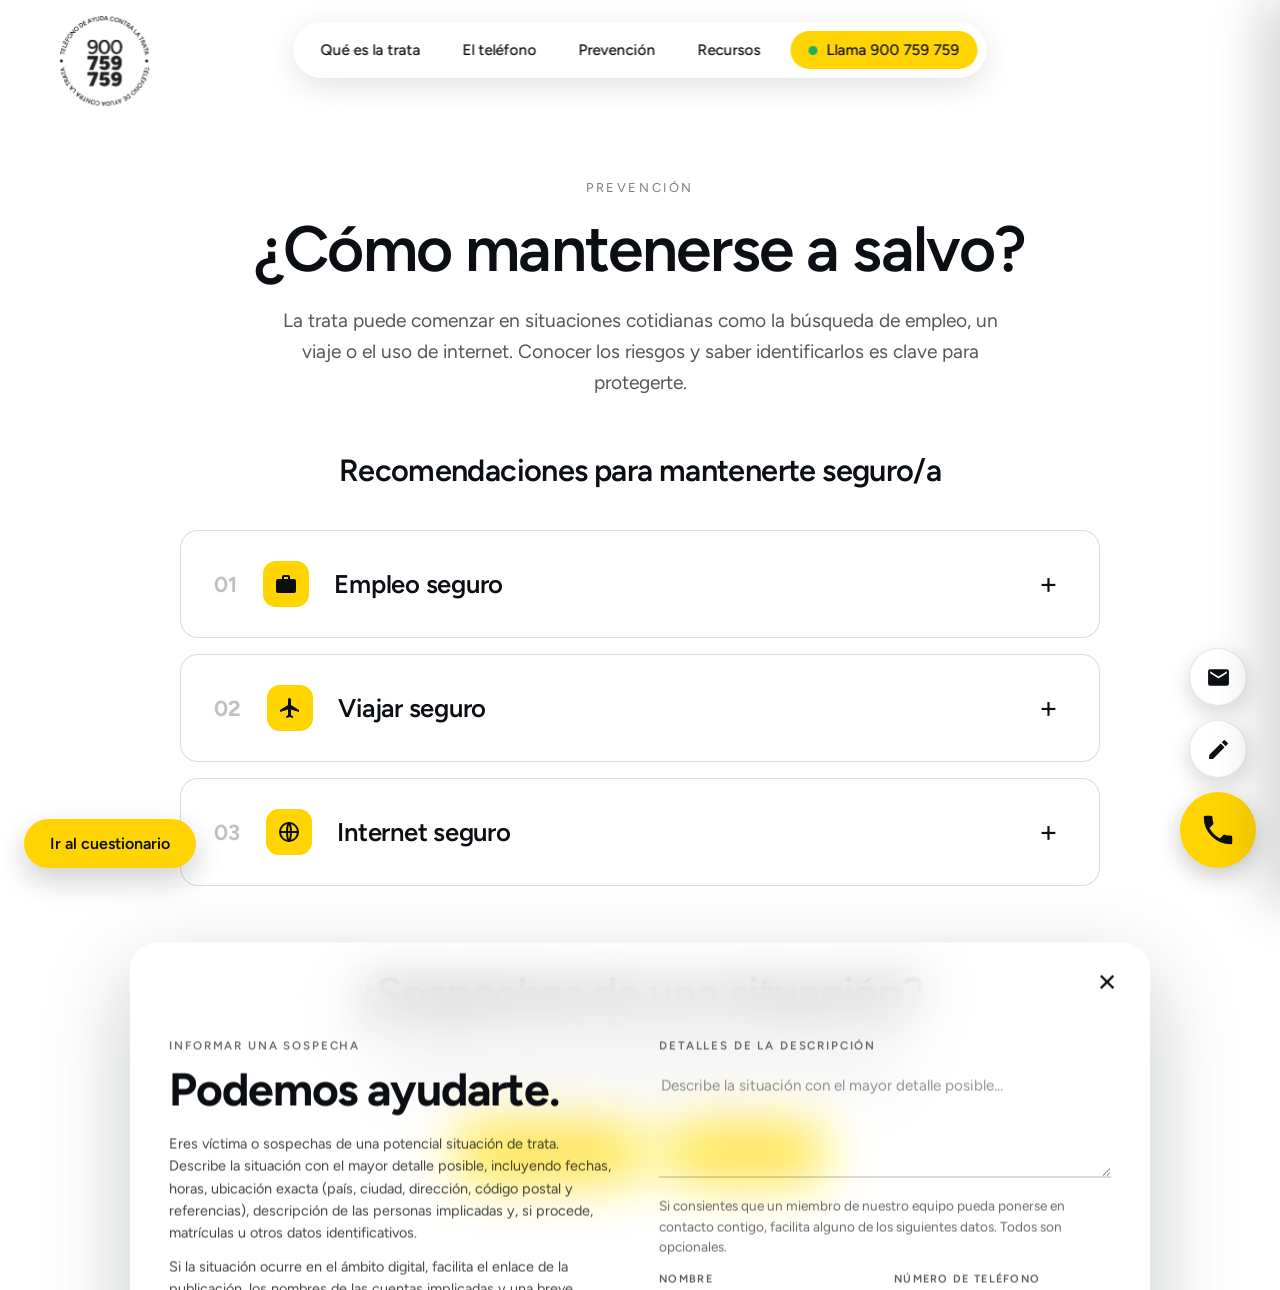
==== prevencion.html @ 0a74a5ba "Página Prevención con acordeón de recomendaciones Nueva prevencion.html (fondo claro) con cabecera y" ====
<!DOCTYPE html>
<html lang="es">
<head>
  <meta charset="UTF-8">
  <meta name="viewport" content="width=device-width, initial-scale=1, maximum-scale=5">
  <title>Fiet · Prevención</title>
  <link rel="preconnect" href="https://fonts.googleapis.com">
  <link rel="preconnect" href="https://fonts.gstatic.com" crossorigin>
  <link href="https://fonts.googleapis.com/css2?family=Figtree:wght@300;400;500;600;700;800;900&display=swap" rel="stylesheet">
  <link rel="stylesheet" href="styles.css">
  <style>
    /* ===== Página Prevención ===== */
    .prev-wrap{ max-width:1000px; margin:0 auto; padding:0 clamp(20px,5vw,40px); }
    .prev-hero{ padding:clamp(120px,20vh,210px) 0 clamp(36px,6vh,72px); text-align:center; }
    .prev-eye{ font-size:.8rem; letter-spacing:.2em; text-transform:uppercase; color:rgba(11,14,18,.55); margin-bottom:20px; }
    .prev-hero h1{ font-family:var(--font-display); font-weight:600; font-size:clamp(2.4rem,5.5vw,4rem); line-height:1.05; letter-spacing:-.025em; margin-bottom:24px; }
    .prev-hero p{ font-size:clamp(1.05rem,1.5vw,1.25rem); line-height:1.6; color:rgba(11,14,18,.7); max-width:60ch; margin:0 auto; }
    .prev-sec-title{ font-family:var(--font-display); font-weight:600; font-size:clamp(1.4rem,2.4vw,2rem); text-align:center; margin-bottom:clamp(26px,4.5vh,44px); letter-spacing:-.02em; }

    /* Acordeón */
    .acc{ display:flex; flex-direction:column; gap:16px; }
    .acc-item{ border:1px solid rgba(11,14,18,.14); border-radius:18px; background:#fff; overflow:hidden; transition:border-color .25s ease, box-shadow .25s ease; }
    .acc-item.open{ border-color:rgba(11,14,18,.26); box-shadow:0 18px 50px rgba(11,14,18,.08); }
    .acc-head{ width:100%; display:flex; align-items:center; gap:clamp(14px,2vw,26px); padding:clamp(20px,2.4vw,30px) clamp(20px,2.6vw,34px); background:transparent; border:0; cursor:pointer; text-align:left; font-family:var(--font-body); }
    .acc-num{ font-family:var(--font-display); font-weight:700; font-size:clamp(1.1rem,1.7vw,1.5rem); color:rgba(11,14,18,.26); flex:0 0 auto; }
    .acc-icon{ display:grid; place-items:center; width:46px; height:46px; border-radius:13px; background:#FFD400; color:#0B0E12; flex:0 0 auto; }
    .acc-icon svg{ width:24px; height:24px; }
    .acc-title{ flex:1; font-family:var(--font-display); font-weight:600; font-size:clamp(1.2rem,2vw,1.6rem); color:var(--fg); letter-spacing:-.01em; }
    .acc-toggle{ flex:0 0 auto; width:34px; height:34px; display:grid; place-items:center; font-size:1.9rem; line-height:1; color:var(--fg); transition:transform .3s cubic-bezier(0.22,1,0.36,1); }
    .acc-item.open .acc-toggle{ transform:rotate(45deg); }
    .acc-panel{ max-height:0; overflow:hidden; transition:max-height .45s cubic-bezier(0.22,1,0.36,1); }
    .acc-inner{ padding:4px clamp(20px,2.6vw,34px) clamp(26px,3vw,38px); }
    .acc-lead{ font-size:clamp(1rem,1.2vw,1.1rem); line-height:1.6; color:rgba(11,14,18,.72); margin-bottom:24px; max-width:72ch; }
    .acc-sub{ font-family:var(--font-display); font-weight:700; font-size:clamp(1.05rem,1.3vw,1.22rem); color:#0B0E12; margin:26px 0 13px; }
    .acc-sub:first-of-type{ margin-top:0; }
    .acc-list{ list-style:none; display:flex; flex-direction:column; gap:12px; }
    .acc-list li{ position:relative; padding-left:24px; font-size:clamp(.98rem,1.1vw,1.05rem); line-height:1.55; color:rgba(11,14,18,.72); max-width:80ch; }
    .acc-list li::before{ content:""; position:absolute; left:2px; top:.58em; width:7px; height:7px; border-radius:50%; background:#FFD400; }
    .acc-list li strong{ color:var(--fg); font-weight:600; }

    /* CTA final */
    .prev-cta{ text-align:center; padding:clamp(56px,9vh,110px) 20px clamp(80px,12vh,140px); }
    .prev-cta h2{ font-family:var(--font-display); font-weight:600; font-size:clamp(1.8rem,3.4vw,2.8rem); margin-bottom:16px; letter-spacing:-.02em; }
    .prev-cta p{ font-size:clamp(1.05rem,1.4vw,1.2rem); color:rgba(11,14,18,.68); max-width:52ch; margin:0 auto 32px; line-height:1.6; }
    .prev-cta-btns{ display:flex; gap:16px; justify-content:center; flex-wrap:wrap; }

    #formPanel{ z-index:56; }
    @media (max-width:560px){
      .acc-head{ gap:12px; padding:18px 18px; }
      .acc-icon{ width:40px; height:40px; }
      .navbar a:not(.nav-call){ display:none; }
    }
  </style>
</head>
<body>
  <a class="site-logo" href="index.html" aria-label="FIET · Inicio"><img src="logo.png" alt="FIET"></a>
  <nav class="navbar">
    <a href="index.html">Qué es la trata</a>
    <a href="telefono.html">El teléfono</a>
    <a href="prevencion.html">Prevención</a>
    <a href="#recursos">Recursos</a>
    <a class="nav-call" href="tel:900759759" aria-label="Llamar al 900 759 759"><span class="live"></span>Llama 900 759 759</a>
  </nav>

  <main class="prev-wrap">
    <header class="prev-hero">
      <div class="prev-eye">Prevención</div>
      <h1>¿Cómo mantenerse a salvo?</h1>
      <p>La trata puede comenzar en situaciones cotidianas como la búsqueda de empleo, un viaje o el uso de internet. Conocer los riesgos y saber identificarlos es clave para protegerte.</p>
    </header>

    <h2 class="prev-sec-title">Recomendaciones para mantenerte seguro/a</h2>

    <div class="acc" id="acc">
      <!-- 01 · Empleo seguro -->
      <div class="acc-item" id="empleo">
        <button class="acc-head" type="button" aria-expanded="false">
          <span class="acc-num">01</span>
          <span class="acc-icon"><svg viewBox="0 0 24 24" fill="currentColor" aria-hidden="true"><path d="M20 7h-4V5a2 2 0 0 0-2-2h-4a2 2 0 0 0-2 2v2H4a2 2 0 0 0-2 2v10a2 2 0 0 0 2 2h16a2 2 0 0 0 2-2V9a2 2 0 0 0-2-2zM10 5h4v2h-4V5z"/></svg></span>
          <span class="acc-title">Empleo seguro</span>
          <span class="acc-toggle" aria-hidden="true">+</span>
        </button>
        <div class="acc-panel">
          <div class="acc-inner">
            <p class="acc-lead">Antes de aceptar una oferta, sigue estas recomendaciones para reducir riesgos y mantenerte a salvo.</p>

            <h3 class="acc-sub">Recomendaciones generales</h3>
            <ul class="acc-list">
              <li><strong>Infórmate sobre la empresa o persona empleadora.</strong> Comprueba si tiene presencia real, referencias o trayectoria verificable.</li>
              <li><strong>Revisa con atención las condiciones laborales.</strong> Desconfía de ofertas con información incompleta, ambigua o poco clara.</li>
              <li><strong>No entregues tu documento de identidad a terceros.</strong> Llévalo siempre contigo y conserva copias en un lugar seguro.</li>
              <li>Comparte tu situación con alguien de confianza: dónde vas a trabajar, con quién has contactado, y facilita una foto reciente.</li>
              <li>Establece una señal de emergencia con familiares o amistades para pedir ayuda de forma discreta.</li>
              <li>Lleva contigo una pequeña cantidad de dinero para imprevistos si el empleo implica desplazarte.</li>
              <li><strong>Aprende frases básicas del lugar al que vas.</strong> Asegúrate de saber pedir ayuda y localizar el hospital o comisaría más cercanos.</li>
              <li><strong>Prepara todos tus documentos y lleva copias.</strong> Guarda una copia digital en un lugar seguro.</li>
              <li>Lleva contigo datos de contacto clave: organizaciones de apoyo, servicios sociales y, si viajas, embajada o consulado.</li>
            </ul>

            <h3 class="acc-sub">Si necesitas firmar un contrato</h3>
            <ul class="acc-list">
              <li>Exige que el contrato esté en un idioma que entiendas bien.</li>
              <li><strong>No firmes nada que no comprendas.</strong> Busca asesoría si el lenguaje es ambiguo o poco claro.</li>
            </ul>

            <h3 class="acc-sub">Si el empleo es en el extranjero</h3>
            <ul class="acc-list">
              <li>Confirma que la empresa está registrada y tiene autorización para contratar.</li>
              <li>Asegúrate de tener el permiso de trabajo correspondiente.</li>
              <li>Ten en cuenta que un visado de turista normalmente no permite trabajar.</li>
            </ul>
          </div>
        </div>
      </div>

      <!-- 02 · Viajar seguro -->
      <div class="acc-item" id="viajar">
        <button class="acc-head" type="button" aria-expanded="false">
          <span class="acc-num">02</span>
          <span class="acc-icon"><svg viewBox="0 0 24 24" fill="currentColor" aria-hidden="true"><path d="M21 16v-2l-8-5V3.5a1.5 1.5 0 0 0-3 0V9l-8 5v2l8-2.5V19l-2 1.5V22l3.5-1 3.5 1v-1.5L13 19v-5.5L21 16z"/></svg></span>
          <span class="acc-title">Viajar seguro</span>
          <span class="acc-toggle" aria-hidden="true">+</span>
        </button>
        <div class="acc-panel">
          <div class="acc-inner">
            <p class="acc-lead">Viajar suele ser positivo, pero también implica riesgos. Algunas personas pueden convertirse en víctimas de delitos, e incluso de trata, cuando viajan.</p>

            <h3 class="acc-sub">Antes y durante el viaje</h3>
            <ul class="acc-list">
              <li>Lleva siempre los datos de contacto de organizaciones que apoyan a personas extranjeras, y la dirección y teléfono de tu embajada o consulado.</li>
              <li>Comparte con familiares o amistades tu itinerario, copias de tus documentos y pasaporte, y una foto reciente tuya y de quienes viajan contigo.</li>
              <li>Acuerda una señal de emergencia con tu familia o amistades para pedir ayuda de forma discreta.</li>
              <li>Prepara todos los documentos importantes y lleva copias, en papel y digitales.</li>
              <li><strong>Nunca entregues tu documento de identidad a nadie.</strong> Llévalo siempre contigo.</li>
              <li>Mantente alerta ante comportamientos o situaciones sospechosas e informa a alguien de confianza.</li>
              <li>Lleva siempre una pequeña cantidad de dinero en efectivo para emergencias.</li>
            </ul>

            <h3 class="acc-sub">Comunicación y orientación</h3>
            <ul class="acc-list">
              <li>Aprende algunas frases básicas en el idioma del país que visitas.</li>
              <li>Debes poder pedir ayuda, pedir direcciones y saber dónde está el hospital o comisaría más cercanos.</li>
              <li>Memoriza el número de teléfono de al menos un familiar o amigo.</li>
              <li>Infórmate del número de emergencias del país (por ejemplo, 112 en la UE).</li>
            </ul>

            <h3 class="acc-sub">Interacciones con desconocidos</h3>
            <ul class="acc-list">
              <li>Sé precavido/a al hablar con personas que no conoces.</li>
              <li>Nunca compartas tu nombre completo ni dónde te estás alojando.</li>
              <li>Si crees que alguien te sigue o acosa, ve a una zona concurrida y no dudes en llamar a la policía.</li>
            </ul>
          </div>
        </div>
      </div>

      <!-- 03 · Internet seguro -->
      <div class="acc-item" id="internet">
        <button class="acc-head" type="button" aria-expanded="false">
          <span class="acc-num">03</span>
          <span class="acc-icon"><svg viewBox="0 0 24 24" fill="none" stroke="currentColor" stroke-width="2" stroke-linecap="round" aria-hidden="true"><circle cx="12" cy="12" r="9"/><path d="M3 12h18M12 3c2.6 2.7 2.6 15.3 0 18M12 3c-2.6 2.7-2.6 15.3 0 18"/></svg></span>
          <span class="acc-title">Internet seguro</span>
          <span class="acc-toggle" aria-hidden="true">+</span>
        </button>
        <div class="acc-panel">
          <div class="acc-inner">
            <p class="acc-lead">Cada vez más tratantes usan internet para captar víctimas: es de fácil acceso, bajo coste y bajo riesgo. Suelen crear perfiles falsos o suplantar identidades para ganarse la confianza. Los más vulnerables son niños, niñas y adolescentes.</p>

            <h3 class="acc-sub">Citas con personas conocidas por internet</h3>
            <ul class="acc-list">
              <li><strong>Quedar con alguien que has conocido online es una situación de alto riesgo.</strong> Queda de día, en un lugar público y concurrido.</li>
              <li>Si la otra persona propone un piso, un lugar oscuro, aislado o un parque poco transitado, es una señal de alerta.</li>
              <li>Antes de la cita, informa a alguien de confianza.</li>
              <li>Ten un plan de seguridad: que alguien te llame a una hora acordada, o una palabra clave para indicar que necesitas ayuda.</li>
            </ul>

            <h3 class="acc-sub">Protege tu información personal</h3>
            <ul class="acc-list">
              <li>Nunca compartas tu identidad completa, dirección, centro educativo, empresa o datos de tus familiares con personas conocidas por internet.</li>
              <li><strong>No abras mensajes con contenido vulgar, inapropiado, peligroso o insultante.</strong> Bloquea a quienes los envíen.</li>
              <li>Nunca envíes fotos a personas que acabas de conocer por internet.</li>
              <li>Ajusta la visibilidad de tus fotos e información para que solo la vean personas de confianza.</li>
            </ul>
          </div>
        </div>
      </div>
    </div>

    <section class="prev-cta">
      <h2>¿Sospechas de una situación?</h2>
      <p>Si crees que tú o alguien que conoces puede estar en riesgo, contacta. Es confidencial, gratuito y puedes permanecer en el anonimato.</p>
      <div class="prev-cta-btns">
        <a class="btn-hero" href="tel:900759759">Llamar 900 759 759</a>
        <button class="btn-hero js-open-form" type="button">Abrir formulario</button>
      </div>
    </section>
  </main>

  <!-- Panel del formulario -->
  <section class="report" id="formPanel">
    <button class="report-close" id="formClose" type="button" aria-label="Cerrar">&times;</button>
    <div class="report-inner">
      <div class="report-left">
        <span class="tag">Informar una sospecha</span>
        <h2>Podemos ayudarte.</h2>
        <p>Eres víctima o sospechas de una potencial situación de trata. Describe la situación con el mayor detalle posible, incluyendo fechas, horas, ubicación exacta (país, ciudad, dirección, código postal y referencias), descripción de las personas implicadas y, si procede, matrículas u otros datos identificativos.</p>
        <p>Si la situación ocurre en el ámbito digital, facilita el enlace de la publicación, los nombres de las cuentas implicadas y una breve descripción de lo sucedido. Todas las comunicaciones son confidenciales y puedes permanecer en el anonimato.</p>
      </div>
      <div class="report-right">
        <form id="reportForm" novalidate>
          <span class="tag">Detalles de la descripción</span>
          <textarea name="descripcion" rows="5" placeholder="Describe la situación con el mayor detalle posible..."></textarea>
          <p class="report-note">Si consientes que un miembro de nuestro equipo pueda ponerse en contacto contigo, facilita alguno de los siguientes datos. Todos son opcionales.</p>
          <div class="report-grid">
            <label>Nombre<input type="text" name="nombre" autocomplete="name"></label>
            <label>Número de teléfono<input type="tel" name="telefono" autocomplete="tel"></label>
            <label>Correo<input type="email" name="correo" autocomplete="email"></label>
            <label>Redes sociales<input type="text" name="redes"></label>
          </div>
          <label class="check"><input type="checkbox" name="privacidad"> Acepto la Política de Privacidad.</label>
          <label class="check"><input type="checkbox" name="comunicaciones"> Acepto recibir comunicaciones informativas de FIET.</label>
          <div class="report-submit">
            <button type="submit" class="btn-hero btn-dark">Enviar</button>
          </div>
        </form>
      </div>
    </div>
  </section>

  <!-- Botones flotantes persistentes -->
  <a class="fab-quiz js-open-quiz" href="#cuestionario">Ir al cuestionario</a>
  <div class="fab-stack">
    <a class="fab-sec" href="mailto:informacion@fiet.ong?subject=Contacto%20-%20Tel%C3%A9fono%20contra%20la%20Trata" aria-label="Enviar un correo">
      <svg viewBox="0 0 24 24" fill="currentColor" aria-hidden="true"><path d="M20 4H4a2 2 0 0 0-2 2v12a2 2 0 0 0 2 2h16a2 2 0 0 0 2-2V6a2 2 0 0 0-2-2zm0 4-8 5-8-5V6l8 5 8-5v2z"/></svg>
    </a>
    <button class="fab-sec" id="fabForm" type="button" aria-label="Abrir formulario de contacto">
      <svg viewBox="0 0 24 24" fill="currentColor" aria-hidden="true"><path d="M3 17.25V21h3.75L17.81 9.94l-3.75-3.75L3 17.25zM20.71 7.04a1 1 0 0 0 0-1.41l-2.34-2.34a1 1 0 0 0-1.41 0l-1.83 1.83 3.75 3.75 1.83-1.83z"/></svg>
    </button>
    <a class="fab-call" href="tel:900759759" aria-label="Llamar al teléfono de ayuda">
      <svg viewBox="0 0 24 24" fill="currentColor" aria-hidden="true"><path d="M6.62 10.79a15.53 15.53 0 0 0 6.59 6.59l2.2-2.2a1 1 0 0 1 1.02-.24 11.36 11.36 0 0 0 3.57.57 1 1 0 0 1 1 1V20a1 1 0 0 1-1 1A17 17 0 0 1 3 4a1 1 0 0 1 1-1h3.5a1 1 0 0 1 1 1 11.36 11.36 0 0 0 .57 3.57 1 1 0 0 1-.24 1.02l-2.21 2.2z"/></svg>
    </a>
  </div>

  <!-- Cuestionario de autoevaluación (panel lateral) -->
  <div class="drawer-backdrop" id="quizBackdrop" hidden></div>
  <aside class="drawer" id="quizDrawer" aria-hidden="true" aria-label="Cuestionario de autoevaluación">
    <header class="drawer-top">
      <span class="tag"><span class="dot"></span>Autoevaluación confidencial</span>
      <button class="drawer-x" id="quizClose" type="button" aria-label="Cerrar cuestionario">&times;</button>
    </header>
    <h2 class="drawer-title">Evaluación del riesgo</h2>
    <p class="drawer-sub">Marca lo que corresponda a tu situación. El resultado es orientativo y confidencial; no sustituye el asesoramiento profesional.</p>
    <div class="quiz-list" id="quizList"></div>
    <button class="btn-result" id="quizResultBtn" type="button">Ver resultado →</button>
    <div class="quiz-result" id="quizResult" hidden></div>
  </aside>

  <script>
    (function(){
      "use strict";
      var items = document.querySelectorAll(".acc-item");
      items.forEach(function(item){
        var head = item.querySelector(".acc-head");
        var panel = item.querySelector(".acc-panel");
        head.addEventListener("click", function(){
          var open = item.classList.toggle("open");
          head.setAttribute("aria-expanded", open ? "true" : "false");
          panel.style.maxHeight = open ? panel.scrollHeight + "px" : "0";
        });
      });
      // recalcula la altura de los abiertos al redimensionar
      window.addEventListener("resize", function(){
        items.forEach(function(item){
          if(item.classList.contains("open")){
            item.querySelector(".acc-panel").style.maxHeight = item.querySelector(".acc-panel").scrollHeight + "px";
          }
        });
      });
      // abrir automáticamente la sección indicada por la url (#empleo, #viajar, #internet)
      if(location.hash){
        var target = document.querySelector(location.hash + ".acc-item");
        if(target){ target.querySelector(".acc-head").click(); target.scrollIntoView({behavior:"smooth", block:"start"}); }
      }
    })();
  </script>
  <script src="quiz.js"></script>
  <script src="report.js"></script>
</body>
</html>
---- styles.css ----
:root{ --bg:#FFFFFF; --fg:#0B0E12; --mist:rgba(11,14,18,.20);
    --font-display:"Figtree",system-ui,sans-serif; --font-body:"Figtree",system-ui,sans-serif; }
  *{box-sizing:border-box;margin:0;padding:0}
  body{background:var(--bg);color:var(--fg);font-family:var(--font-body);overflow-x:hidden}
  .hero-track{ position:relative; height:1600vh; }
  .stage{ position:sticky; top:0; height:100vh; overflow:hidden; }
  canvas{ position:absolute; inset:0; width:100%; height:100%; z-index:0; }
  .overlay{ position:absolute; inset:0; z-index:2; display:flex; align-items:center; justify-content:flex-start; padding-inline:clamp(80px,9vw,240px); pointer-events:none; }
  .copy{ max-width:46ch; }
  .eyebrow{ display:inline-flex; align-items:center; gap:9px; font-size:.78rem; letter-spacing:.16em; text-transform:uppercase; color:var(--fg); margin-bottom:22px; opacity:0; transition:opacity .5s; }
  .eyebrow.show{ opacity:1; }
  .eyebrow .dot{ width:9px; height:9px; border-radius:50%; background:var(--fg); }
  .para{ font-family:var(--font-display); font-weight:400; font-size:clamp(1.6rem,3.6vw,2.2rem); line-height:1.3; letter-spacing:-.01em; }
  .para .ch{ color:var(--mist); transition:color .18s ease; }
  .para .ch.lit{ color:var(--fg); }
  .hint{ position:absolute; left:clamp(32px,6vw,96px); bottom:26px; z-index:2; color:var(--mist); font-size:.78rem; letter-spacing:.18em; text-transform:uppercase; display:flex; align-items:center; gap:10px; transition:opacity .4s; }
  .hint .bar{ width:1px; height:34px; background:linear-gradient(var(--fg),transparent); animation:slide 1.8s ease-in-out infinite; }
  @keyframes slide{ 0%,100%{opacity:.3;transform:scaleY(.6)} 50%{opacity:1;transform:scaleY(1)} }
  .after{ min-height:60vh; display:grid; place-items:center; text-align:center; padding:80px 24px; }
  .after a{ display:inline-flex; gap:14px; align-items:center; text-decoration:none; color:var(--bg); background:var(--fg); padding:20px 30px; border-radius:16px; font-weight:600; font-size:1.15rem; }
  @media (prefers-reduced-motion:reduce){ .hint{display:none} .bar{animation:none} }
  .intro{ position:absolute; left:clamp(80px,9vw,240px); top:50%; transform:translateY(-50%); width:min(48ch, calc(100% - 2*clamp(80px,9vw,240px))); }
  .intro .tag{ display:inline-flex; align-items:center; gap:9px; font-size:.78rem; letter-spacing:.16em; text-transform:uppercase; color:var(--fg); margin-bottom:22px; }
  .intro .tag .dot{ width:9px; height:9px; border-radius:50%; background:#1Fae5a; }
  .intro h2{ font-family:var(--font-display); font-weight:500; font-size:clamp(2.9rem,6.9vw,5.3rem); line-height:1.04; letter-spacing:-.02em; margin-bottom:20px; }
  .intro p{ font-family:var(--font-body); font-size:clamp(1.15rem,1.8vw,1.3rem); line-height:1.6; color:rgba(11,14,18,.70); margin-bottom:16px; }
  .intro p strong{ color:var(--fg); font-weight:600; }
  /* Copy del paso intermedio (texto 2, junto al mapa de España) */
  .copy2{ position:absolute; left:clamp(80px,9vw,240px); top:50%; transform:translateY(-50%); max-width:44ch; }
  .copy2 h2.para{ font-weight:500; font-size:clamp(1.7rem,3.2vw,2.7rem); line-height:1.12; letter-spacing:-.015em; margin-bottom:20px; }
  .copy2-body{ max-width:42ch; }
  .copy2-body p{ font-family:var(--font-body); font-size:clamp(0.98rem,1.15vw,1.08rem); line-height:1.6; color:rgba(11,14,18,.72); margin-bottom:14px; }
  .copy2-body ul{ list-style:none; margin-top:6px; display:flex; flex-direction:column; gap:9px; }
  .copy2-body li{ font-family:var(--font-body); font-size:clamp(0.98rem,1.15vw,1.08rem); line-height:1.45; color:var(--fg); padding-left:18px; position:relative; }
  .copy2-body li::before{ content:""; position:absolute; left:0; top:.55em; width:6px; height:6px; border-radius:50%; background:#1FAE5A; }
  /* Sección "La trata tiene muchas caras": título arriba, 9 cards abajo (hover revela) */
  .caras{ position:absolute; inset:0; z-index:4; opacity:0; pointer-events:none; }
  .caras-title{ position:absolute; top:5vh; left:0; right:0; text-align:center; font-family:var(--font-display); font-weight:600; font-size:clamp(1.7rem,3.4vw,2.9rem); letter-spacing:-.02em; color:var(--fg); padding:0 24px; }
  .cara-cards{ position:absolute; top:15vh; left:50%; transform:translateX(-50%); width:min(92vw,1300px); display:flex; gap:8px; }
  .cara-card{ flex:1; min-width:0; background:rgba(255,255,255,.5); backdrop-filter:blur(10px) saturate(150%); -webkit-backdrop-filter:blur(10px) saturate(150%); border:1px solid rgba(11,14,18,.14); border-radius:14px; padding:14px 8px; text-align:center; cursor:pointer; box-shadow:0 8px 24px rgba(11,14,18,.10); transition:background .25s ease, border-color .25s ease, transform .25s ease; }
  .cara-card:hover{ background:rgba(255,255,255,.9); border-color:var(--fg); transform:translateY(-5px); }
  .cara-card h4{ font-family:var(--font-body); font-weight:600; font-size:clamp(.7rem,.85vw,.9rem); line-height:1.2; color:var(--fg); }
  @media (max-width:760px){ .cara-cards{ flex-wrap:wrap; justify-content:center; top:13vh; gap:6px; } .cara-card{ flex:0 0 30%; padding:10px 6px; } .caras-title{ top:5vh; } }

  /* Orbe amarillo que crece por encima del copy y lo tapa */
  .orb-cover{ position:absolute; border-radius:50%; background:#FFD400; z-index:2; pointer-events:none; display:none; }
  /* Bloque "Los tres elementos del delito" (sobre el orbe amarillo a pantalla completa) */
  .elements{ position:absolute; inset:0; z-index:3; display:flex; flex-direction:column; justify-content:center; align-items:center; text-align:center; padding:9vh clamp(24px,6vw,120px); opacity:0; pointer-events:none; }
  .elements .eyebrow{ color:#0B0E12; margin-bottom:18px; }
  .elements .eyebrow .dot{ background:#0B0E12; }
  .el-title.para{ font-weight:600; font-size:clamp(1.8rem,3.4vw,2.8rem); line-height:1.14; letter-spacing:-.02em; color:#0B0E12; max-width:22ch; margin:0 auto 44px; }
  .el-cards{ display:grid; grid-template-columns:repeat(3,1fr); gap:clamp(16px,2vw,28px); width:100%; max-width:1080px; }
  .el-card{ background:rgba(255,255,255,.92); border-radius:20px; padding:clamp(22px,2.2vw,34px); text-align:left; opacity:0; transform:translateY(28px); transition:opacity .55s ease, transform .55s ease; }
  .el-card.show{ opacity:1; transform:none; }
  .el-card h3{ font-family:var(--font-display); font-weight:600; font-size:clamp(1.2rem,1.7vw,1.55rem); margin-bottom:10px; color:#0B0E12; }
  .el-card p{ font-family:var(--font-body); font-size:clamp(.95rem,1.05vw,1.05rem); line-height:1.5; color:rgba(11,14,18,.72); }
  /* Copy del cuestionario (escena 2, columna derecha junto al vídeo reconstruido) */
  .quiz{ position:absolute; top:50%; right:clamp(56px,11vw,280px); transform:translateY(-50%); width:min(40ch, 42%); opacity:0; pointer-events:none; }
  .quiz .tag{ display:inline-flex; align-items:center; gap:9px; font-size:.78rem; letter-spacing:.16em; text-transform:uppercase; color:var(--fg); margin-bottom:22px; }
  .quiz .tag .dot{ width:9px; height:9px; border-radius:50%; background:#1FAE5A; }
  .quiz h2{ font-family:var(--font-display); font-weight:500; font-size:clamp(2rem,3.4vw,3.1rem); line-height:1.1; letter-spacing:-.02em; margin-bottom:20px; }
  .quiz p{ font-family:var(--font-body); font-size:clamp(1.05rem,1.5vw,1.2rem); line-height:1.6; color:rgba(11,14,18,.70); margin-bottom:26px; }

  /* ===== Panel lateral del cuestionario ===== */
  .drawer-backdrop{ position:fixed; inset:0; z-index:90; background:rgba(11,14,18,.38); backdrop-filter:blur(8px); -webkit-backdrop-filter:blur(8px); opacity:0; transition:opacity .35s ease; }
  .drawer-backdrop.open{ opacity:1; }
  .drawer{ position:fixed; top:0; right:0; z-index:100; height:100vh; width:min(560px,94vw); background:#FFFFFF; box-shadow:-18px 0 50px rgba(11,14,18,.18); padding:26px clamp(20px,3vw,34px) 34px; overflow-y:auto; transform:translateX(100%); transition:transform .42s cubic-bezier(0.22,1,0.36,1); font-family:var(--font-body); }
  .drawer.open{ transform:translateX(0); }
  .drawer-top{ display:flex; align-items:center; justify-content:space-between; margin-bottom:18px; }
  .drawer-top .tag{ display:inline-flex; align-items:center; gap:9px; font-size:.74rem; letter-spacing:.16em; text-transform:uppercase; color:var(--fg); }
  .drawer-top .tag .dot{ width:9px; height:9px; border-radius:50%; background:#1FAE5A; }
  .drawer-x{ border:0; background:transparent; font-size:2rem; line-height:1; color:var(--fg); cursor:pointer; padding:0 4px; border-radius:8px; transition:background .2s ease; }
  .drawer-x:hover{ background:rgba(11,14,18,.06); }
  .drawer-title{ font-family:var(--font-display); font-weight:500; font-size:clamp(1.5rem,3.4vw,2rem); line-height:1.12; letter-spacing:-.02em; margin-bottom:10px; }
  .drawer-sub{ font-size:.95rem; line-height:1.55; color:rgba(11,14,18,.62); margin-bottom:22px; }
  .quiz-list{ display:flex; flex-direction:column; gap:12px; }
  .q{ display:flex; align-items:center; gap:14px; background:#FBF7EC; border-radius:16px; padding:16px 18px; }
  .q-num{ font-weight:700; color:#C49A2E; font-size:.95rem; font-variant-numeric:tabular-nums; }
  .q-text{ flex:1; font-size:.96rem; line-height:1.4; color:var(--fg); }
  .q-opts{ display:flex; gap:8px; flex-shrink:0; }
  .opt{ border:1px solid #E7DFC9; background:#FFFFFF; color:var(--fg); font-family:inherit; font-size:.9rem; font-weight:500; padding:8px 16px; border-radius:10px; cursor:pointer; transition:background .15s ease, color .15s ease, border-color .15s ease; }
  .opt:hover{ border-color:#caa94f; }
  .opt[data-v="si"].sel{ background:#1FAE5A; border-color:#1FAE5A; color:#fff; }
  .opt[data-v="no"].sel{ background:var(--fg); border-color:var(--fg); color:#fff; }
  .btn-result{ margin-top:22px; width:100%; border:0; background:#FFD400; color:#0B0E12; font-family:inherit; font-weight:700; font-size:1.05rem; padding:16px 22px; border-radius:14px; cursor:pointer; transition:background .2s ease; }
  .btn-result:hover{ background:#F5C400; }
  .quiz-result{ margin-top:24px; padding:22px; border-radius:16px; background:#FBF7EC; }
  .risk-badge{ display:inline-block; color:#fff; font-weight:700; font-size:.78rem; letter-spacing:.06em; text-transform:uppercase; padding:6px 14px; border-radius:999px; margin-bottom:14px; }
  .quiz-result h3{ font-family:var(--font-display); font-weight:500; font-size:1.4rem; margin-bottom:10px; }
  .quiz-result p{ font-size:.96rem; line-height:1.6; color:rgba(11,14,18,.72); margin-bottom:16px; }
  .quiz-result .call{ display:inline-flex; align-items:center; gap:9px; background:#FFD400; color:#0B0E12; text-decoration:none; font-weight:700; padding:13px 20px; border-radius:12px; }
  .quiz-result .redo{ display:inline-block; margin-top:12px; background:none; border:0; color:rgba(11,14,18,.6); font-family:inherit; font-size:.9rem; text-decoration:underline; cursor:pointer; }
  @media (max-width:480px){ .q{ flex-wrap:wrap; } .q-opts{ width:100%; justify-content:flex-end; } }

  /* ===== Sección "Informar una sospecha" (entra deslizando desde abajo) ===== */
  .report{ position:fixed; inset:0; margin:auto; z-index:55; width:min(1020px,88vw); height:min(76vh,780px); border-radius:28px; background:rgba(255,255,255,.45); backdrop-filter:blur(26px) saturate(150%); -webkit-backdrop-filter:blur(26px) saturate(150%); border:1px solid rgba(255,255,255,.55); box-shadow:0 30px 90px rgba(11,14,18,.22); transform:translateY(122%); transition:transform .9s cubic-bezier(0.22,1,0.36,1); will-change:transform; overflow-y:auto; font-family:var(--font-body); }
  .report.show{ transform:translateY(0); }
  .report-inner{ min-height:100%; box-sizing:border-box; display:grid; grid-template-columns:1fr 1fr; gap:clamp(24px,3vw,44px); align-content:center; padding:clamp(24px,3.5vh,44px) clamp(24px,3vw,44px); }
  .report .tag{ display:inline-block; font-size:.72rem; letter-spacing:.16em; text-transform:uppercase; font-weight:600; color:rgba(11,14,18,.62); margin-bottom:14px; }
  .report-left h2{ font-family:var(--font-display); font-weight:700; font-size:clamp(2rem,3.6vw,3rem); line-height:1.04; letter-spacing:-.025em; margin-bottom:18px; color:var(--fg); }
  .report-left p{ font-size:clamp(.9rem,1vw,1rem); line-height:1.55; color:rgba(11,14,18,.78); max-width:50ch; margin-bottom:11px; }
  .report-right textarea, .report-right input{ width:100%; box-sizing:border-box; font-family:var(--font-body); font-size:.95rem; color:var(--fg); background:transparent; border:0; border-bottom:1px solid rgba(11,14,18,.30); border-radius:0; padding:10px 2px; transition:border-color .2s ease; }
  .report-right textarea{ min-height:92px; resize:vertical; margin-bottom:14px; }
  .report-right textarea::placeholder, .report-right input::placeholder{ color:rgba(11,14,18,.45); }
  .report-right textarea:focus, .report-right input:focus{ outline:none; border-bottom-color:var(--fg); }
  .report-note{ font-size:.85rem; line-height:1.5; color:rgba(11,14,18,.62); margin-bottom:16px; }
  .report-grid{ display:grid; grid-template-columns:1fr 1fr; gap:14px 18px; margin-bottom:16px; }
  .report-grid label{ display:flex; flex-direction:column; gap:6px; font-size:.68rem; letter-spacing:.12em; text-transform:uppercase; font-weight:600; color:rgba(11,14,18,.7); }
  .report .check{ display:flex; align-items:center; gap:10px; font-size:.86rem; color:var(--fg); margin-bottom:8px; }
  .report .check input{ width:16px; height:16px; accent-color:var(--fg); }
  .report-submit{ display:flex; align-items:center; gap:20px; margin-top:18px; }
  .report-submit .btn-hero{ min-width:240px; justify-content:center; }
  .report-conf{ font-size:.75rem; letter-spacing:.14em; text-transform:uppercase; color:rgba(11,14,18,.55); }
  .report-thanks h3{ font-family:var(--font-display); font-weight:700; font-size:clamp(1.6rem,3vw,2.2rem); margin-bottom:12px; color:var(--fg); }
  .report-thanks p{ font-size:1rem; line-height:1.6; color:rgba(11,14,18,.75); max-width:48ch; }
  /* botón blanco que conserva la transición radial de .btn-hero */
  .btn-hero.btn-white{ background-color:#FFFFFF; color:#0B0E12; }
  .btn-hero.btn-white::before{ background:#0B0E12; }
  .btn-hero.btn-white:hover{ color:#FFFFFF; }
  /* botón oscuro para la tarjeta glass, conserva la transición radial */
  .btn-hero.btn-dark{ background-color:#0B0E12; color:#FFFFFF; }
  .btn-hero.btn-dark::before{ background:#3a3a3a; }
  .btn-hero.btn-dark:hover{ color:#FFFFFF; }
  @media (max-width:860px){ .report-inner{ grid-template-columns:1fr; } .report-grid{ grid-template-columns:1fr; } }

  .btn-hero {
    position: relative;
    display: inline-flex;
    align-items: center;
    justify-content: center;
    gap: 0.5rem;
    padding: 1.2rem 1.5rem;
    border: 0;
    border-radius: 2.5rem;
    font-weight: 800;
    font-size: inherit;
    line-height: 1.2;
    font-family: inherit;
    text-decoration: none;
    cursor: pointer;
    color: #232323;
    background-color: #FFD900;
    overflow: hidden;          /* recorta el círculo dentro del botón */
    pointer-events: auto;   /* 👈 reactiva el hover dentro del overlay */
    isolation: isolate;
    transition: color 1.15s cubic-bezier(0.55, 0, 0.1, 1);
  }

  /* Círculo que se expande desde el centro */
  .btn-hero::before {
    content: "";
    position: absolute;
    inset: 0;
    margin: auto;
    width: 0;
    aspect-ratio: 1;        /* 👈 círculo real (alto = ancho) */
    border-radius: 50%;
    background: #232323;
    z-index: -1;
    transition: width 1.15s cubic-bezier(0.55, 0, 0.1, 1);
  }

  .btn-hero:hover { color: #FFD900; }
  .btn-hero:hover::before {
    width: 250%;
  }
  .fab-stack{ position:fixed; right:24px; bottom:32px; z-index:58; display:flex; flex-direction:column; align-items:center; gap:14px; }
  .fab-call{ width:76px; height:76px; border-radius:50%; background:#FFD400; color:#0B0E12; display:flex; align-items:center; justify-content:center; box-shadow:0 8px 24px rgba(0,0,0,.22); transition:transform .2s ease, box-shadow .2s ease; }
  .fab-call:hover{ transform:translateY(-3px) scale(1.05); box-shadow:0 12px 30px rgba(0,0,0,.28); }
  .fab-call svg{ width:38px; height:38px; }
  .fab-sec{ width:58px; height:58px; border-radius:50%; background:#FFFFFF; color:#0B0E12; display:flex; align-items:center; justify-content:center; border:1px solid rgba(11,14,18,.10); box-shadow:0 8px 22px rgba(11,14,18,.16); cursor:pointer; transition:transform .2s ease, box-shadow .2s ease; }
  .fab-sec:hover{ transform:translateY(-3px) scale(1.06); box-shadow:0 12px 28px rgba(11,14,18,.22); }
  .fab-sec svg{ width:25px; height:25px; }
  .fab-quiz{ position:fixed; left:24px; bottom:32px; z-index:58; display:inline-flex; align-items:center; background:#FFD400; color:#0B0E12; font-family:var(--font-body); font-weight:600; font-size:1rem; padding:15px 26px; border-radius:999px; text-decoration:none; box-shadow:0 12px 30px rgba(11,14,18,.2); transition:transform .2s ease, box-shadow .2s ease; }
  .fab-quiz:hover{ transform:translateY(-3px); box-shadow:0 16px 36px rgba(11,14,18,.26); }
  .report-close{ position:absolute; top:18px; right:22px; z-index:2; width:40px; height:40px; border:0; background:transparent; font-size:2rem; line-height:1; color:var(--fg); cursor:pointer; border-radius:10px; transition:background .2s ease; }
  .report-close:hover{ background:rgba(11,14,18,.06); }
  .site-logo{ position:fixed; top:16px; left:60px; z-index:61; display:inline-flex; align-items:center; }
  .site-logo img{ height:90px; width:auto; display:block; }
  .navbar{ position:fixed; top:22px; left:50%; transform:translateX(-50%); z-index:60; display:flex; align-items:center; gap:6px; padding:8px; border-radius:999px; background:rgba(255,255,255,.55); backdrop-filter:blur(16px) saturate(160%); -webkit-backdrop-filter:blur(16px) saturate(160%); border:1px solid rgba(255,255,255,.6); box-shadow:0 8px 32px rgba(11,14,18,.12); }
  .navbar a{ font-family:var(--font-body); font-size:.95rem; font-weight:500; color:var(--fg); text-decoration:none; padding:10px 18px; border-radius:999px; white-space:nowrap; transition:background .2s ease, color .2s ease; }
  .navbar a:not(.nav-call):hover{ background:var(--fg); color:var(--bg); }
  .nav-call{ display:inline-flex; align-items:center; gap:9px; margin-left:6px; background:#FFD400; color:#0B0E12!important; font-weight:600; padding:10px 18px!important; border-radius:999px; }
  .nav-call .live{ width:9px; height:9px; border-radius:50%; background:#1FAE5A; box-shadow:0 0 0 0 rgba(31,174,90,.7); animation:livePulse 1.4s ease-out infinite; }
  @keyframes livePulse{ 0%{ box-shadow:0 0 0 0 rgba(31,174,90,.7); } 70%{ box-shadow:0 0 0 7px rgba(31,174,90,0); } 100%{ box-shadow:0 0 0 0 rgba(31,174,90,0); } }
  @media (max-width:560px){ .navbar{ gap:2px; padding:6px; } .navbar a{ font-size:.82rem; padding:8px 12px; } .site-logo{ top:14px; left:14px; } .site-logo img{ height:46px; } }

  /* ================= RESPONSIVE ================= */

  /* Tablet: reducir paddings grandes de los overlays */
  @media (max-width:1024px){
    .overlay{ padding-inline:clamp(36px,6vw,80px); }
    .intro{ left:clamp(36px,6vw,80px); width:min(48ch, calc(100% - 2*clamp(36px,6vw,80px))); }
    .quiz{ right:clamp(36px,6vw,80px); width:min(36ch,46%); }
  }

  /* Móvil (coincide con el umbral mobile<760 del canvas): texto apilado abajo */
  @media (max-width:760px){
    /* Hero escena 1 */
    .overlay{ align-items:flex-end; justify-content:flex-start; padding:0 22px 12vh; }
    .copy{ max-width:none; }
    .para{ font-size:clamp(1.35rem,5.6vw,2rem); line-height:1.25; }

    /* Intro "No estás sola" */
    .intro{ left:22px; right:22px; width:auto; top:auto; bottom:10vh; transform:none; }

    /* Bloque "tres elementos" en móvil */
    .el-cards{ grid-template-columns:1fr; gap:12px; max-width:460px; }
    .el-title.para{ font-size:clamp(1.5rem,6.4vw,2.1rem); margin-bottom:22px; }
    .elements{ padding:11vh 22px; justify-content:flex-start; overflow-y:auto; }
    /* Texto 2 (mapa de España) al pie en móvil */
    .copy2{ left:22px; right:22px; width:auto; max-width:none; top:auto; bottom:6vh; transform:none; }
    .copy2 h2.para{ font-size:clamp(1.8rem,8vw,2.6rem); margin-bottom:14px; }
    .copy2-body{ max-width:none; }
    .copy2-body p, .copy2-body li{ font-size:.92rem; }
    .intro h2{ font-size:clamp(2.3rem,11vw,3.4rem); margin-bottom:16px; }
    .intro p{ font-size:1.02rem; margin-bottom:14px; }
    .intro .btn-hero{ margin-top:6px; }

    /* Quiz copy escena 2: al pie, ancho completo */
    .quiz{ top:auto; bottom:7vh; left:22px; right:22px; width:auto; transform:none; }
    .quiz h2{ font-size:clamp(1.5rem,6.6vw,2.1rem); }
    .quiz p{ font-size:1rem; margin-bottom:18px; }

    /* Navbar: solo el botón de llamada (los enlaces son anclas provisionales) */
    .navbar{ gap:4px; padding:6px; max-width:calc(100vw - 24px); }
    .navbar a:not(.nav-call){ display:none; }
    .nav-call{ margin-left:0; }

    /* Formulario */
    .report{ width:94vw; height:90vh; border-radius:22px; }
    .report-inner{ align-content:start; }
    .report-left h2{ font-size:clamp(2.2rem,9vw,3rem); }
    .report-submit{ flex-direction:column; align-items:stretch; }
    .report-submit .btn-hero{ width:100%; min-width:0; }

    /* Botón flotante un poco más pequeño */
    .fab-stack{ right:16px; bottom:18px; gap:10px; }
    .fab-call{ width:60px; height:60px; }
    .fab-call svg{ width:28px; height:28px; }
    .fab-sec{ width:48px; height:48px; }
    .fab-sec svg{ width:21px; height:21px; }
    .fab-quiz{ left:16px; bottom:18px; padding:12px 18px; font-size:.85rem; }
  }

  /* Móvil pequeño */
  @media (max-width:430px){
    .drawer{ width:100vw; padding:22px 18px 30px; }
    .q{ flex-wrap:wrap; }
    .q-opts{ width:100%; justify-content:flex-end; }
    .report-grid{ gap:14px; }
    .intro h2{ font-size:2.3rem; }
  }
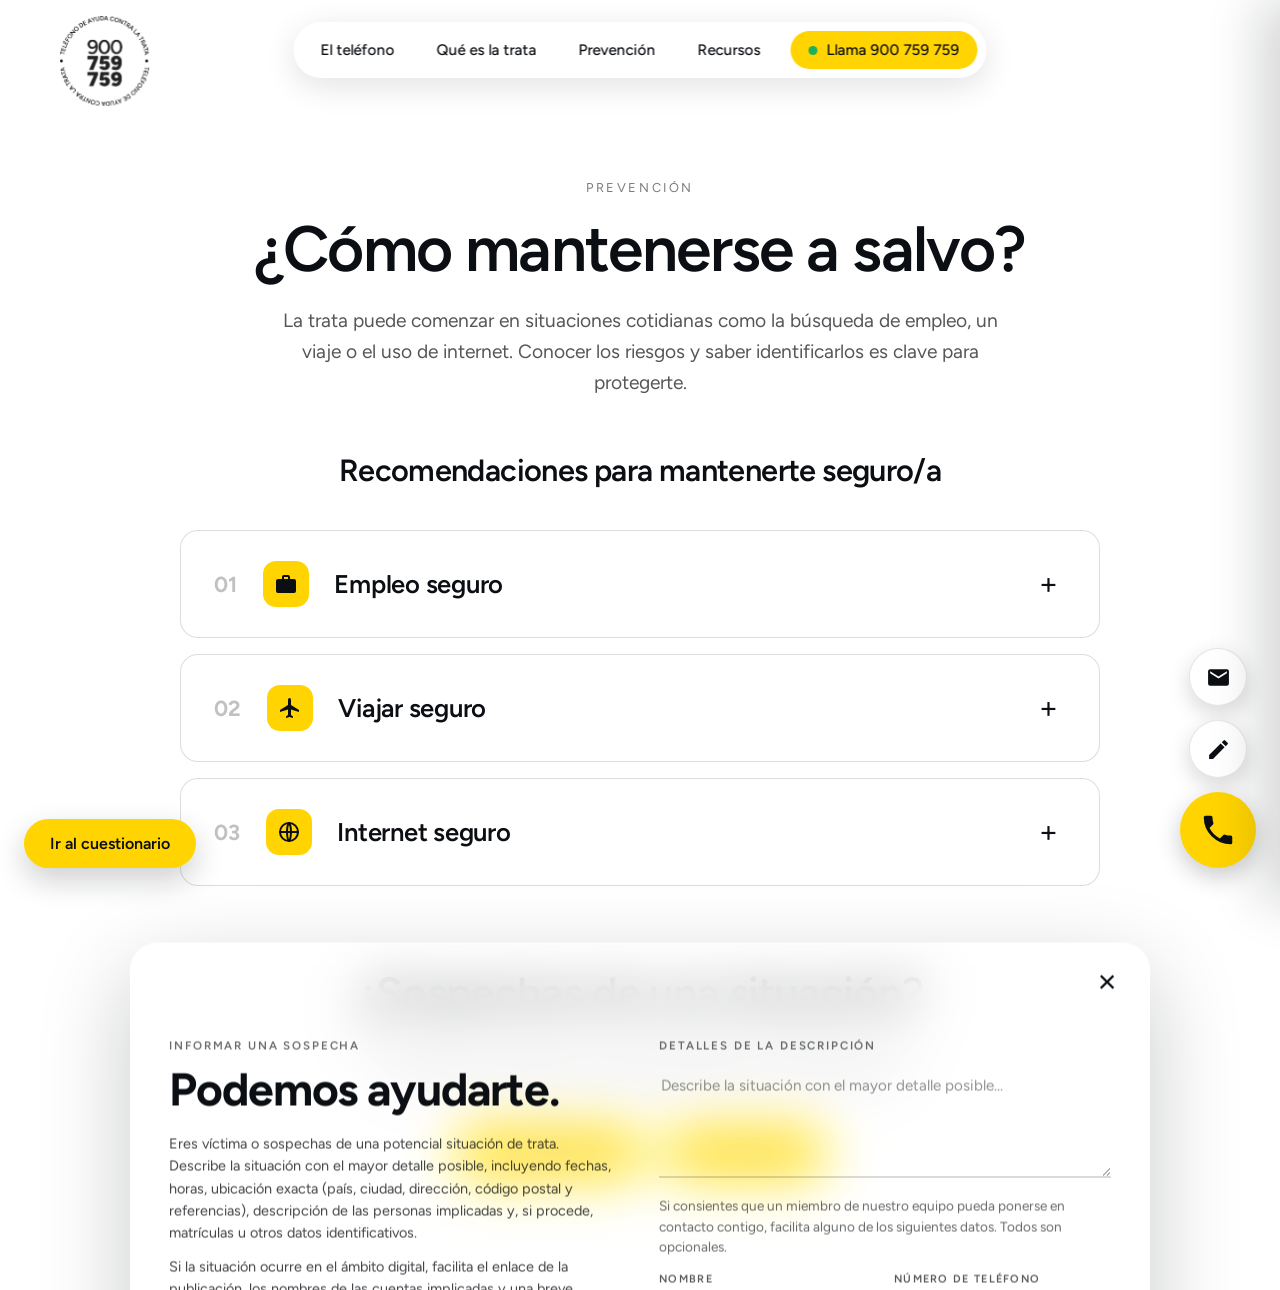
==== commit b6438b14: "El teléfono como página principal: menú y logo El logo del menú enlaza a telefono.html y "El teléfon" ====
--- a/prevencion.html
+++ b/prevencion.html
@@ -53,10 +53,10 @@
   </style>
 </head>
 <body>
-  <a class="site-logo" href="index.html" aria-label="FIET · Inicio"><img src="logo.png" alt="FIET"></a>
+  <a class="site-logo" href="telefono.html" aria-label="FIET · Inicio"><img src="logo.png" alt="FIET"></a>
   <nav class="navbar">
+    <a href="telefono.html">El teléfono</a>
     <a href="index.html">Qué es la trata</a>
-    <a href="telefono.html">El teléfono</a>
     <a href="prevencion.html">Prevención</a>
     <a href="#recursos">Recursos</a>
     <a class="nav-call" href="tel:900759759" aria-label="Llamar al 900 759 759"><span class="live"></span>Llama 900 759 759</a>
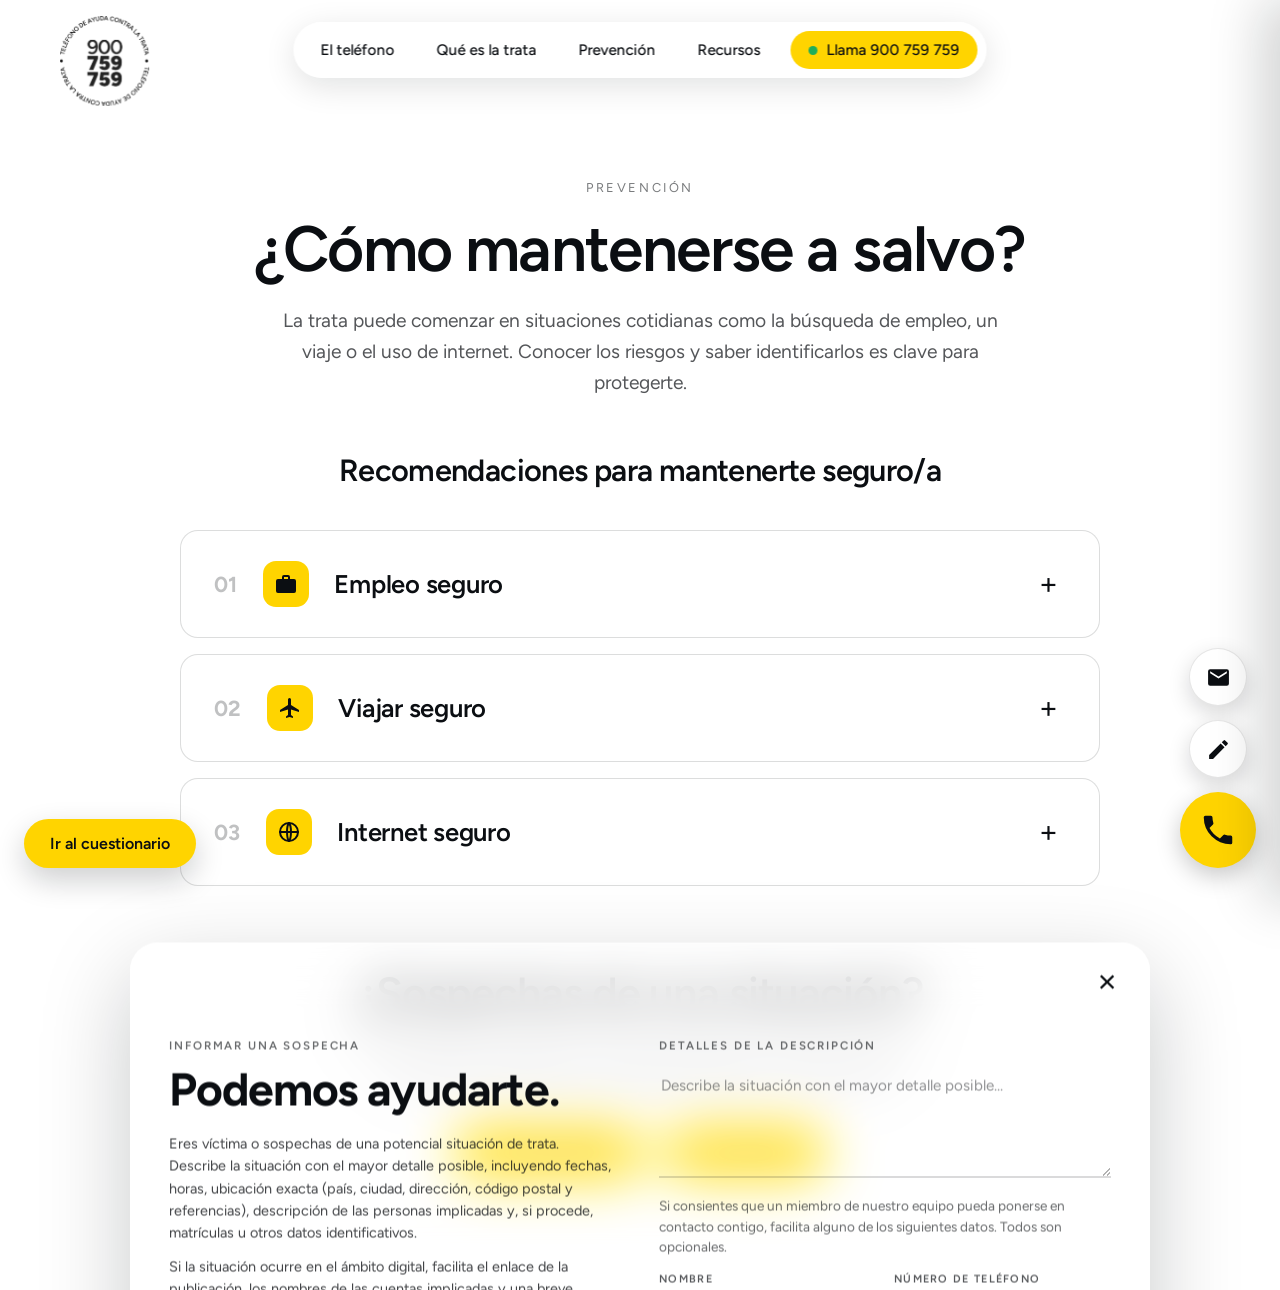
==== commit e882176f: "Menú hamburguesa móvil y speed-dial de botones flotantes - Menú hamburguesa con panel lateral glassm" ====
--- a/prevencion.html
+++ b/prevencion.html
@@ -53,14 +53,22 @@
   </style>
 </head>
 <body>
-  <a class="site-logo" href="telefono.html" aria-label="FIET · Inicio"><img src="logo.png" alt="FIET"></a>
+  <a class="site-logo" href="index.html" aria-label="FIET · Inicio"><img src="logo.png" alt="FIET"></a>
   <nav class="navbar">
-    <a href="telefono.html">El teléfono</a>
-    <a href="index.html">Qué es la trata</a>
+    <a href="index.html">El teléfono</a>
+    <a href="que_es_la_trata.html">Qué es la trata</a>
     <a href="prevencion.html">Prevención</a>
     <a href="#recursos">Recursos</a>
     <a class="nav-call" href="tel:900759759" aria-label="Llamar al 900 759 759"><span class="live"></span>Llama 900 759 759</a>
   </nav>
+  <!-- Menú hamburguesa (móvil) -->
+  <button class="nav-burger" id="navBurger" type="button" aria-label="Abrir menú" aria-expanded="false"><span></span></button>
+  <div class="nav-backdrop" id="navBackdrop"></div>
+  <aside class="nav-drawer" id="navDrawer" aria-label="Menú de navegación">
+    <button class="nav-drawer-close" id="navDrawerClose" type="button" aria-label="Cerrar menú">&times;</button>
+    <nav class="nav-drawer-links" id="navDrawerLinks"></nav>
+  </aside>
+
 
   <main class="prev-wrap">
     <header class="prev-hero">
@@ -230,7 +238,7 @@
   <!-- Botones flotantes persistentes -->
   <a class="fab-quiz js-open-quiz" href="#cuestionario">Ir al cuestionario</a>
   <div class="fab-stack">
-    <a class="fab-sec" href="mailto:informacion@fiet.ong?subject=Contacto%20-%20Tel%C3%A9fono%20contra%20la%20Trata" aria-label="Enviar un correo">
+    <a class="fab-sec fab-mail" href="mailto:informacion@fiet.ong?subject=Contacto%20-%20Tel%C3%A9fono%20contra%20la%20Trata" aria-label="Enviar un correo">
       <svg viewBox="0 0 24 24" fill="currentColor" aria-hidden="true"><path d="M20 4H4a2 2 0 0 0-2 2v12a2 2 0 0 0 2 2h16a2 2 0 0 0 2-2V6a2 2 0 0 0-2-2zm0 4-8 5-8-5V6l8 5 8-5v2z"/></svg>
     </a>
     <button class="fab-sec" id="fabForm" type="button" aria-label="Abrir formulario de contacto">
@@ -239,6 +247,9 @@
     <a class="fab-call" href="tel:900759759" aria-label="Llamar al teléfono de ayuda">
       <svg viewBox="0 0 24 24" fill="currentColor" aria-hidden="true"><path d="M6.62 10.79a15.53 15.53 0 0 0 6.59 6.59l2.2-2.2a1 1 0 0 1 1.02-.24 11.36 11.36 0 0 0 3.57.57 1 1 0 0 1 1 1V20a1 1 0 0 1-1 1A17 17 0 0 1 3 4a1 1 0 0 1 1-1h3.5a1 1 0 0 1 1 1 11.36 11.36 0 0 0 .57 3.57 1 1 0 0 1-.24 1.02l-2.21 2.2z"/></svg>
     </a>
+    <button class="fab-toggle" id="fabToggle" type="button" aria-label="Mostrar acciones de contacto" aria-expanded="false">
+      <svg viewBox="0 0 24 24" fill="currentColor" aria-hidden="true"><path d="M21 12.22C21 6.73 16.74 3 12 3c-4.69 0-9 3.65-9 9.28-.6.34-1 .98-1 1.72v2c0 1.1.9 2 2 2h1v-6.1c0-3.87 3.13-7 7-7s7 3.13 7 7V19h-8v2h8c1.1 0 2-.9 2-2v-1.22c.59-.31 1-.92 1-1.64v-2.3c0-.7-.41-1.31-1-1.62z"/><circle cx="9" cy="13" r="1"/><circle cx="15" cy="13" r="1"/><path d="M18 11.03A6.04 6.04 0 0 0 12.05 6c-3.03 0-6.29 2.51-6.03 6.45a8.075 8.075 0 0 0 4.86-5.89A8.115 8.115 0 0 0 18 11.68z"/></svg>
+    </button>
   </div>
 
   <!-- Cuestionario de autoevaluación (panel lateral) -->
@@ -285,5 +296,6 @@
   </script>
   <script src="quiz.js"></script>
   <script src="report.js"></script>
+  <script src="nav.js"></script>
 </body>
 </html>
--- a/styles.css
+++ b/styles.css
@@ -170,6 +170,10 @@
   .fab-call svg{ width:38px; height:38px; }
   .fab-sec{ width:58px; height:58px; border-radius:50%; background:#FFFFFF; color:#0B0E12; display:flex; align-items:center; justify-content:center; border:1px solid rgba(11,14,18,.10); box-shadow:0 8px 22px rgba(11,14,18,.16); cursor:pointer; transition:transform .2s ease, box-shadow .2s ease; }
   .fab-sec:hover{ transform:translateY(-3px) scale(1.06); box-shadow:0 12px 28px rgba(11,14,18,.22); }
+  .fab-toggle{ display:none; align-items:center; justify-content:center; width:60px; height:60px; border-radius:50%; background:#FFD400; color:#0B0E12; border:0; box-shadow:0 8px 24px rgba(0,0,0,.22); cursor:pointer; transition:transform .25s ease, box-shadow .2s ease; }
+  .fab-toggle:hover{ transform:translateY(-3px) scale(1.05); box-shadow:0 12px 30px rgba(0,0,0,.28); }
+  .fab-toggle svg{ width:32px; height:32px; }
+  .fab-stack.open .fab-toggle{ background:#0B0E12; color:#FFD400; }
   .fab-sec svg{ width:25px; height:25px; }
   .fab-quiz{ position:fixed; left:24px; bottom:32px; z-index:58; display:inline-flex; align-items:center; background:#FFD400; color:#0B0E12; font-family:var(--font-body); font-weight:600; font-size:1rem; padding:15px 26px; border-radius:999px; text-decoration:none; box-shadow:0 12px 30px rgba(11,14,18,.2); transition:transform .2s ease, box-shadow .2s ease; }
   .fab-quiz:hover{ transform:translateY(-3px); box-shadow:0 16px 36px rgba(11,14,18,.26); }
@@ -183,7 +187,31 @@
   .nav-call{ display:inline-flex; align-items:center; gap:9px; margin-left:6px; background:#FFD400; color:#0B0E12!important; font-weight:600; padding:10px 18px!important; border-radius:999px; }
   .nav-call .live{ width:9px; height:9px; border-radius:50%; background:#1FAE5A; box-shadow:0 0 0 0 rgba(31,174,90,.7); animation:livePulse 1.4s ease-out infinite; }
   @keyframes livePulse{ 0%{ box-shadow:0 0 0 0 rgba(31,174,90,.7); } 70%{ box-shadow:0 0 0 7px rgba(31,174,90,0); } 100%{ box-shadow:0 0 0 0 rgba(31,174,90,0); } }
-  @media (max-width:560px){ .navbar{ gap:2px; padding:6px; } .navbar a{ font-size:.82rem; padding:8px 12px; } .site-logo{ top:14px; left:14px; } .site-logo img{ height:46px; } }
+  @media (max-width:560px){ .navbar{ gap:2px; padding:6px; } .navbar a{ font-size:.82rem; padding:8px 12px; } .site-logo{ top:12px; left:14px; } .site-logo img{ height:58px; } }
+
+  /* ===== Menú hamburguesa + panel lateral (móvil) ===== */
+  .nav-burger{ display:none; }
+  .nav-drawer, .nav-backdrop{ display:none; }
+  @media (max-width:760px){
+    .nav-burger{ display:inline-flex; align-items:center; justify-content:center; position:fixed; top:16px; right:16px; z-index:62; width:52px; height:52px; border-radius:50%; background:rgba(255,255,255,.55); backdrop-filter:blur(16px) saturate(160%); -webkit-backdrop-filter:blur(16px) saturate(160%); border:1px solid rgba(255,255,255,.6); box-shadow:0 8px 24px rgba(11,14,18,.14); cursor:pointer; }
+    .nav-burger span{ position:relative; display:block; width:22px; height:2px; background:var(--fg); border-radius:2px; transition:background .2s ease; }
+    .nav-burger span::before, .nav-burger span::after{ content:""; position:absolute; left:0; width:22px; height:2px; background:var(--fg); border-radius:2px; transition:transform .3s ease, top .3s ease; }
+    .nav-burger span::before{ top:-7px; } .nav-burger span::after{ top:7px; }
+    .nav-burger[aria-expanded="true"] span{ background:transparent; }
+    .nav-burger[aria-expanded="true"] span::before{ top:0; transform:rotate(45deg); }
+    .nav-burger[aria-expanded="true"] span::after{ top:0; transform:rotate(-45deg); }
+
+    .nav-backdrop{ display:block; position:fixed; inset:0; z-index:96; background:rgba(11,14,18,.32); backdrop-filter:blur(4px); -webkit-backdrop-filter:blur(4px); opacity:0; pointer-events:none; transition:opacity .35s ease; }
+    .nav-backdrop.open{ opacity:1; pointer-events:auto; }
+    .nav-drawer{ display:flex; flex-direction:column; position:fixed; top:0; right:0; z-index:97; height:100vh; width:min(330px,80vw); padding:96px 30px 40px; gap:2px; background:rgba(255,255,255,.5); backdrop-filter:blur(26px) saturate(160%); -webkit-backdrop-filter:blur(26px) saturate(160%); border-left:1px solid rgba(255,255,255,.6); box-shadow:-18px 0 50px rgba(11,14,18,.2); transform:translateX(100%); transition:transform .42s cubic-bezier(0.22,1,0.36,1); }
+    .nav-drawer.open{ transform:translateX(0); }
+    .nav-drawer-links{ display:flex; flex-direction:column; }
+    .nav-drawer-links a{ font-family:var(--font-display); font-size:1.35rem; font-weight:500; color:var(--fg); text-decoration:none; padding:16px 4px; border-bottom:1px solid rgba(11,14,18,.08); }
+    .nav-drawer-links a:last-child{ border-bottom:0; }
+    .nav-drawer-quiz{ margin-top:24px; background:#FFD400; color:#0B0E12; text-align:center; font-weight:600; border-radius:999px; border-bottom:0 !important; padding:16px !important; box-shadow:0 10px 26px rgba(11,14,18,.14); }
+    .fab-quiz{ display:none; }
+    .nav-drawer-close{ position:absolute; top:22px; right:22px; width:42px; height:42px; border:0; background:transparent; font-size:2rem; line-height:1; color:var(--fg); cursor:pointer; border-radius:10px; }
+  }
 
   /* ================= RESPONSIVE ================= */
 
@@ -234,12 +262,17 @@
     .report-submit{ flex-direction:column; align-items:stretch; }
     .report-submit .btn-hero{ width:100%; min-width:0; }
 
-    /* Botón flotante un poco más pequeño */
-    .fab-stack{ right:16px; bottom:18px; gap:10px; }
-    .fab-call{ width:60px; height:60px; }
-    .fab-call svg{ width:28px; height:28px; }
-    .fab-sec{ width:48px; height:48px; }
-    .fab-sec svg{ width:21px; height:21px; }
+    /* Botones flotantes: speed-dial (icono de persona que despliega los tres hacia arriba) */
+    .fab-stack{ right:16px; bottom:18px; gap:0; }
+    .fab-toggle{ display:flex; }
+    .fab-call, .fab-sec{ position:absolute; left:50%; bottom:0; transform:translate(-50%,0) scale(.35); opacity:0; pointer-events:none; transition:transform .34s cubic-bezier(0.22,1,0.36,1), opacity .22s ease; }
+    .fab-call{ width:56px; height:56px; }
+    .fab-call svg{ width:26px; height:26px; }
+    .fab-sec{ width:52px; height:52px; }
+    .fab-sec svg{ width:22px; height:22px; }
+    .fab-stack.open .fab-call{ opacity:1; pointer-events:auto; transform:translate(-50%,-72px) scale(1); }
+    .fab-stack.open #fabForm{ opacity:1; pointer-events:auto; transform:translate(-50%,-138px) scale(1); }
+    .fab-stack.open .fab-mail{ opacity:1; pointer-events:auto; transform:translate(-50%,-204px) scale(1); }
     .fab-quiz{ left:16px; bottom:18px; padding:12px 18px; font-size:.85rem; }
   }
 
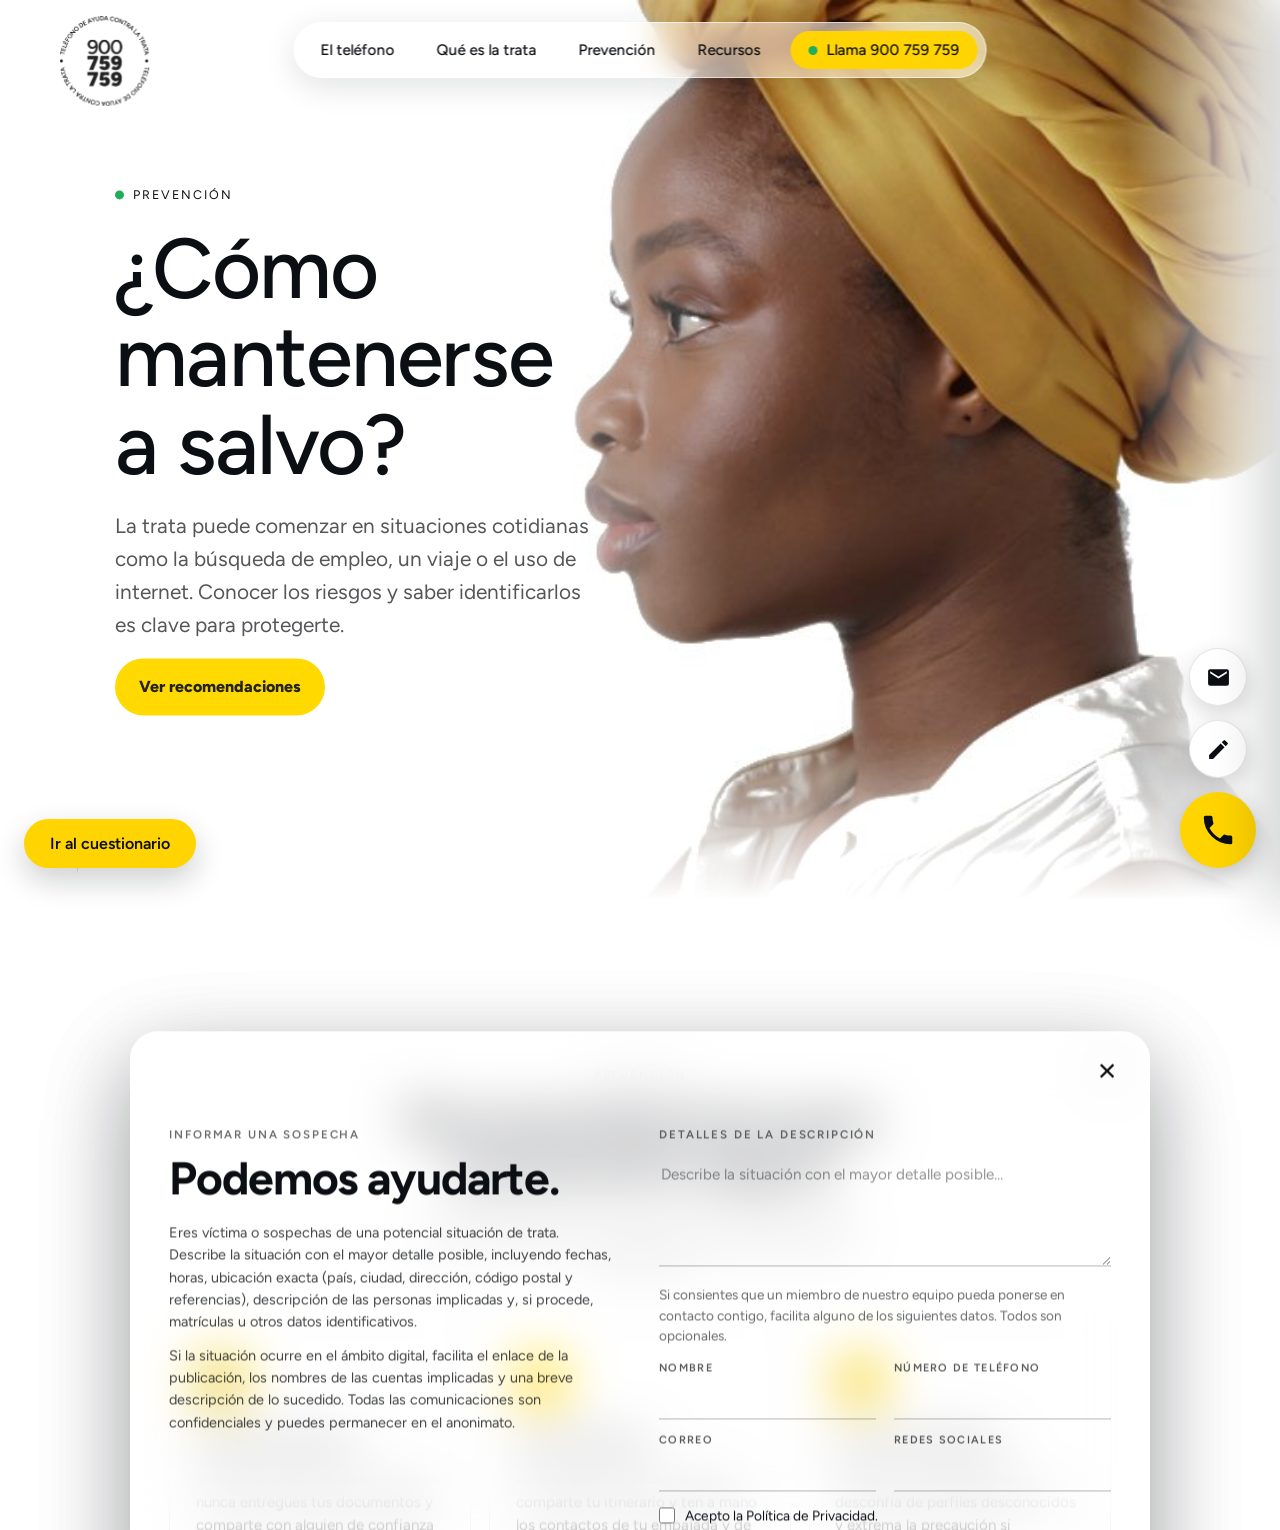
==== commit e6b53dfa: "Página Prevención: portada estática del vídeo 1 y popup de recomendaciones - El vídeo 1 se muestra f" ====
--- a/prevencion.html
+++ b/prevencion.html
@@ -10,46 +10,37 @@
   <link rel="stylesheet" href="styles.css">
   <style>
     /* ===== Página Prevención ===== */
-    .prev-wrap{ max-width:1000px; margin:0 auto; padding:0 clamp(20px,5vw,40px); }
-    .prev-hero{ padding:clamp(120px,20vh,210px) 0 clamp(36px,6vh,72px); text-align:center; }
-    .prev-eye{ font-size:.8rem; letter-spacing:.2em; text-transform:uppercase; color:rgba(11,14,18,.55); margin-bottom:20px; }
-    .prev-hero h1{ font-family:var(--font-display); font-weight:600; font-size:clamp(2.4rem,5.5vw,4rem); line-height:1.05; letter-spacing:-.025em; margin-bottom:24px; }
-    .prev-hero p{ font-size:clamp(1.05rem,1.5vw,1.25rem); line-height:1.6; color:rgba(11,14,18,.7); max-width:60ch; margin:0 auto; }
-    .prev-sec-title{ font-family:var(--font-display); font-weight:600; font-size:clamp(1.4rem,2.4vw,2rem); text-align:center; margin-bottom:clamp(26px,4.5vh,44px); letter-spacing:-.02em; }
-
-    /* Acordeón */
-    .acc{ display:flex; flex-direction:column; gap:16px; }
-    .acc-item{ border:1px solid rgba(11,14,18,.14); border-radius:18px; background:#fff; overflow:hidden; transition:border-color .25s ease, box-shadow .25s ease; }
-    .acc-item.open{ border-color:rgba(11,14,18,.26); box-shadow:0 18px 50px rgba(11,14,18,.08); }
-    .acc-head{ width:100%; display:flex; align-items:center; gap:clamp(14px,2vw,26px); padding:clamp(20px,2.4vw,30px) clamp(20px,2.6vw,34px); background:transparent; border:0; cursor:pointer; text-align:left; font-family:var(--font-body); }
-    .acc-num{ font-family:var(--font-display); font-weight:700; font-size:clamp(1.1rem,1.7vw,1.5rem); color:rgba(11,14,18,.26); flex:0 0 auto; }
-    .acc-icon{ display:grid; place-items:center; width:46px; height:46px; border-radius:13px; background:#FFD400; color:#0B0E12; flex:0 0 auto; }
-    .acc-icon svg{ width:24px; height:24px; }
-    .acc-title{ flex:1; font-family:var(--font-display); font-weight:600; font-size:clamp(1.2rem,2vw,1.6rem); color:var(--fg); letter-spacing:-.01em; }
-    .acc-toggle{ flex:0 0 auto; width:34px; height:34px; display:grid; place-items:center; font-size:1.9rem; line-height:1; color:var(--fg); transition:transform .3s cubic-bezier(0.22,1,0.36,1); }
-    .acc-item.open .acc-toggle{ transform:rotate(45deg); }
-    .acc-panel{ max-height:0; overflow:hidden; transition:max-height .45s cubic-bezier(0.22,1,0.36,1); }
-    .acc-inner{ padding:4px clamp(20px,2.6vw,34px) clamp(26px,3vw,38px); }
-    .acc-lead{ font-size:clamp(1rem,1.2vw,1.1rem); line-height:1.6; color:rgba(11,14,18,.72); margin-bottom:24px; max-width:72ch; }
-    .acc-sub{ font-family:var(--font-display); font-weight:700; font-size:clamp(1.05rem,1.3vw,1.22rem); color:#0B0E12; margin:26px 0 13px; }
-    .acc-sub:first-of-type{ margin-top:0; }
-    .acc-list{ list-style:none; display:flex; flex-direction:column; gap:12px; }
-    .acc-list li{ position:relative; padding-left:24px; font-size:clamp(.98rem,1.1vw,1.05rem); line-height:1.55; color:rgba(11,14,18,.72); max-width:80ch; }
-    .acc-list li::before{ content:""; position:absolute; left:2px; top:.58em; width:7px; height:7px; border-radius:50%; background:#FFD400; }
-    .acc-list li strong{ color:var(--fg); font-weight:600; }
-
-    /* CTA final */
-    .prev-cta{ text-align:center; padding:clamp(56px,9vh,110px) 20px clamp(80px,12vh,140px); }
-    .prev-cta h2{ font-family:var(--font-display); font-weight:600; font-size:clamp(1.8rem,3.4vw,2.8rem); margin-bottom:16px; letter-spacing:-.02em; }
-    .prev-cta p{ font-size:clamp(1.05rem,1.4vw,1.2rem); color:rgba(11,14,18,.68); max-width:52ch; margin:0 auto 32px; line-height:1.6; }
-    .prev-cta-btns{ display:flex; gap:16px; justify-content:center; flex-wrap:wrap; }
-
-    #formPanel{ z-index:56; }
-    @media (max-width:560px){
-      .acc-head{ gap:12px; padding:18px 18px; }
-      .acc-icon{ width:40px; height:40px; }
-      .navbar a:not(.nav-call){ display:none; }
-    }
+    #prevHero{ height:170vh; }                                  /* recorrido para que suba la ventana emergente */
+
+    /* Ventana emergente: título + 3 cards */
+    .report-vias{ display:flex; flex-direction:column; justify-content:center; }
+    .report-vias .report-left{ text-align:center; max-width:680px; margin:0 auto clamp(10px,1.6vh,20px); }
+    .report-vias .report-left p{ margin-left:auto; margin-right:auto; margin-bottom:0; }
+    .via-cards{ display:grid; grid-template-columns:repeat(3,1fr); gap:18px; }
+    .via-card{ display:flex; flex-direction:column; text-align:left; border:1px solid rgba(11,14,18,.14); border-radius:16px; padding:clamp(22px,2vw,30px); background:rgba(255,255,255,.4); }
+    .via-icon{ display:grid; place-items:center; width:50px; height:50px; border-radius:13px; background:#FFD400; color:#0B0E12; margin-bottom:clamp(16px,2.4vh,24px); }
+    .via-icon svg{ width:27px; height:27px; }
+    .via-card h3{ font-family:var(--font-display); font-weight:600; font-size:clamp(1.25rem,1.8vw,1.6rem); margin-bottom:12px; color:var(--fg); }
+    .via-card p{ font-family:var(--font-body); font-size:.95rem; line-height:1.55; color:rgba(11,14,18,.7); }
+    @media (max-width:860px){ .via-cards{ grid-template-columns:1fr; } }
+    .via-card p{ flex:1; }
+    .via-card .btn-hero{ align-self:flex-start; margin-top:22px; }
+    /* Modal de recomendaciones */
+    .rec-backdrop{ position:fixed; inset:0; z-index:96; background:rgba(11,14,18,.42); backdrop-filter:blur(6px); -webkit-backdrop-filter:blur(6px); opacity:0; transition:opacity .3s ease; }
+    .rec-backdrop.open{ opacity:1; }
+    .rec-modal{ position:fixed; z-index:97; left:50%; top:50%; transform:translate(-50%,-46%) scale(.98); opacity:0; pointer-events:none; width:min(760px,92vw); max-height:86vh; overflow-y:auto; background:rgba(255,255,255,.9); backdrop-filter:blur(26px) saturate(150%); -webkit-backdrop-filter:blur(26px) saturate(150%); border:1px solid rgba(255,255,255,.6); border-radius:26px; box-shadow:0 40px 100px rgba(11,14,18,.28); padding:clamp(30px,4vw,52px); transition:opacity .35s ease, transform .35s cubic-bezier(0.22,1,0.36,1); }
+    .rec-modal.open{ opacity:1; pointer-events:auto; transform:translate(-50%,-50%) scale(1); }
+    .rec-close{ position:absolute; top:18px; right:20px; width:40px; height:40px; border:0; background:transparent; font-size:2rem; line-height:1; color:var(--fg); cursor:pointer; border-radius:10px; }
+    .rec-body h2{ font-family:var(--font-display); font-weight:700; font-size:clamp(1.7rem,3vw,2.4rem); letter-spacing:-.02em; margin-bottom:16px; color:var(--fg); }
+    .rec-lead{ font-size:clamp(1rem,1.2vw,1.1rem); line-height:1.6; color:rgba(11,14,18,.72); margin-bottom:22px; }
+    .rec-body h3{ font-family:var(--font-display); font-weight:700; font-size:clamp(1.05rem,1.3vw,1.2rem); color:#0B0E12; margin:26px 0 12px; }
+    .rec-list{ list-style:none; display:flex; flex-direction:column; gap:11px; }
+    .rec-list li{ position:relative; padding-left:22px; font-size:clamp(.95rem,1.1vw,1.02rem); line-height:1.55; color:rgba(11,14,18,.72); }
+    .rec-list li::before{ content:""; position:absolute; left:2px; top:.6em; width:7px; height:7px; border-radius:50%; background:#FFD400; }
+    .rec-list li strong{ color:var(--fg); font-weight:600; }
+    /* Ocultar la barra de scroll de los popups (se mantiene el desplazamiento) */
+    #report, .rec-modal{ scrollbar-width:none; -ms-overflow-style:none; }
+    #report::-webkit-scrollbar, .rec-modal::-webkit-scrollbar{ width:0; height:0; display:none; }
   </style>
 </head>
 <body>
@@ -69,142 +60,59 @@
     <nav class="nav-drawer-links" id="navDrawerLinks"></nav>
   </aside>
 
-
-  <main class="prev-wrap">
-    <header class="prev-hero">
-      <div class="prev-eye">Prevención</div>
-      <h1>¿Cómo mantenerse a salvo?</h1>
-      <p>La trata puede comenzar en situaciones cotidianas como la búsqueda de empleo, un viaje o el uso de internet. Conocer los riesgos y saber identificarlos es clave para protegerte.</p>
-    </header>
-
-    <h2 class="prev-sec-title">Recomendaciones para mantenerte seguro/a</h2>
-
-    <div class="acc" id="acc">
-      <!-- 01 · Empleo seguro -->
-      <div class="acc-item" id="empleo">
-        <button class="acc-head" type="button" aria-expanded="false">
-          <span class="acc-num">01</span>
-          <span class="acc-icon"><svg viewBox="0 0 24 24" fill="currentColor" aria-hidden="true"><path d="M20 7h-4V5a2 2 0 0 0-2-2h-4a2 2 0 0 0-2 2v2H4a2 2 0 0 0-2 2v10a2 2 0 0 0 2 2h16a2 2 0 0 0 2-2V9a2 2 0 0 0-2-2zM10 5h4v2h-4V5z"/></svg></span>
-          <span class="acc-title">Empleo seguro</span>
-          <span class="acc-toggle" aria-hidden="true">+</span>
-        </button>
-        <div class="acc-panel">
-          <div class="acc-inner">
-            <p class="acc-lead">Antes de aceptar una oferta, sigue estas recomendaciones para reducir riesgos y mantenerte a salvo.</p>
-
-            <h3 class="acc-sub">Recomendaciones generales</h3>
-            <ul class="acc-list">
-              <li><strong>Infórmate sobre la empresa o persona empleadora.</strong> Comprueba si tiene presencia real, referencias o trayectoria verificable.</li>
-              <li><strong>Revisa con atención las condiciones laborales.</strong> Desconfía de ofertas con información incompleta, ambigua o poco clara.</li>
-              <li><strong>No entregues tu documento de identidad a terceros.</strong> Llévalo siempre contigo y conserva copias en un lugar seguro.</li>
-              <li>Comparte tu situación con alguien de confianza: dónde vas a trabajar, con quién has contactado, y facilita una foto reciente.</li>
-              <li>Establece una señal de emergencia con familiares o amistades para pedir ayuda de forma discreta.</li>
-              <li>Lleva contigo una pequeña cantidad de dinero para imprevistos si el empleo implica desplazarte.</li>
-              <li><strong>Aprende frases básicas del lugar al que vas.</strong> Asegúrate de saber pedir ayuda y localizar el hospital o comisaría más cercanos.</li>
-              <li><strong>Prepara todos tus documentos y lleva copias.</strong> Guarda una copia digital en un lugar seguro.</li>
-              <li>Lleva contigo datos de contacto clave: organizaciones de apoyo, servicios sociales y, si viajas, embajada o consulado.</li>
-            </ul>
-
-            <h3 class="acc-sub">Si necesitas firmar un contrato</h3>
-            <ul class="acc-list">
-              <li>Exige que el contrato esté en un idioma que entiendas bien.</li>
-              <li><strong>No firmes nada que no comprendas.</strong> Busca asesoría si el lenguaje es ambiguo o poco claro.</li>
-            </ul>
-
-            <h3 class="acc-sub">Si el empleo es en el extranjero</h3>
-            <ul class="acc-list">
-              <li>Confirma que la empresa está registrada y tiene autorización para contratar.</li>
-              <li>Asegúrate de tener el permiso de trabajo correspondiente.</li>
-              <li>Ten en cuenta que un visado de turista normalmente no permite trabajar.</li>
-            </ul>
-          </div>
+  <!-- Portada estática: imagen (vídeo 1) fija; al hacer scroll sube la ventana emergente -->
+  <section class="hero-track" id="prevHero" data-static>
+    <div class="stage">
+      <canvas id="c" aria-hidden="true"></canvas>
+      <div class="overlay">
+        <div class="copy">
+          <span class="eyebrow" id="eyebrow"></span>
+          <p class="para" id="para" style="opacity:0"></p>
         </div>
-      </div>
-
-      <!-- 02 · Viajar seguro -->
-      <div class="acc-item" id="viajar">
-        <button class="acc-head" type="button" aria-expanded="false">
-          <span class="acc-num">02</span>
-          <span class="acc-icon"><svg viewBox="0 0 24 24" fill="currentColor" aria-hidden="true"><path d="M21 16v-2l-8-5V3.5a1.5 1.5 0 0 0-3 0V9l-8 5v2l8-2.5V19l-2 1.5V22l3.5-1 3.5 1v-1.5L13 19v-5.5L21 16z"/></svg></span>
-          <span class="acc-title">Viajar seguro</span>
-          <span class="acc-toggle" aria-hidden="true">+</span>
-        </button>
-        <div class="acc-panel">
-          <div class="acc-inner">
-            <p class="acc-lead">Viajar suele ser positivo, pero también implica riesgos. Algunas personas pueden convertirse en víctimas de delitos, e incluso de trata, cuando viajan.</p>
-
-            <h3 class="acc-sub">Antes y durante el viaje</h3>
-            <ul class="acc-list">
-              <li>Lleva siempre los datos de contacto de organizaciones que apoyan a personas extranjeras, y la dirección y teléfono de tu embajada o consulado.</li>
-              <li>Comparte con familiares o amistades tu itinerario, copias de tus documentos y pasaporte, y una foto reciente tuya y de quienes viajan contigo.</li>
-              <li>Acuerda una señal de emergencia con tu familia o amistades para pedir ayuda de forma discreta.</li>
-              <li>Prepara todos los documentos importantes y lleva copias, en papel y digitales.</li>
-              <li><strong>Nunca entregues tu documento de identidad a nadie.</strong> Llévalo siempre contigo.</li>
-              <li>Mantente alerta ante comportamientos o situaciones sospechosas e informa a alguien de confianza.</li>
-              <li>Lleva siempre una pequeña cantidad de dinero en efectivo para emergencias.</li>
-            </ul>
-
-            <h3 class="acc-sub">Comunicación y orientación</h3>
-            <ul class="acc-list">
-              <li>Aprende algunas frases básicas en el idioma del país que visitas.</li>
-              <li>Debes poder pedir ayuda, pedir direcciones y saber dónde está el hospital o comisaría más cercanos.</li>
-              <li>Memoriza el número de teléfono de al menos un familiar o amigo.</li>
-              <li>Infórmate del número de emergencias del país (por ejemplo, 112 en la UE).</li>
-            </ul>
-
-            <h3 class="acc-sub">Interacciones con desconocidos</h3>
-            <ul class="acc-list">
-              <li>Sé precavido/a al hablar con personas que no conoces.</li>
-              <li>Nunca compartas tu nombre completo ni dónde te estás alojando.</li>
-              <li>Si crees que alguien te sigue o acosa, ve a una zona concurrida y no dudes en llamar a la policía.</li>
-            </ul>
-          </div>
+        <div class="intro" id="intro">
+          <span class="tag"><span class="dot"></span>Prevención</span>
+          <h2>¿Cómo mantenerse a salvo?</h2>
+          <p>La trata puede comenzar en situaciones cotidianas como la búsqueda de empleo, un viaje o el uso de internet. Conocer los riesgos y saber identificarlos es clave para protegerte.</p>
+          <button class="btn-hero js-open-report" type="button">Ver recomendaciones</button>
         </div>
       </div>
-
-      <!-- 03 · Internet seguro -->
-      <div class="acc-item" id="internet">
-        <button class="acc-head" type="button" aria-expanded="false">
-          <span class="acc-num">03</span>
-          <span class="acc-icon"><svg viewBox="0 0 24 24" fill="none" stroke="currentColor" stroke-width="2" stroke-linecap="round" aria-hidden="true"><circle cx="12" cy="12" r="9"/><path d="M3 12h18M12 3c2.6 2.7 2.6 15.3 0 18M12 3c-2.6 2.7-2.6 15.3 0 18"/></svg></span>
-          <span class="acc-title">Internet seguro</span>
-          <span class="acc-toggle" aria-hidden="true">+</span>
-        </button>
-        <div class="acc-panel">
-          <div class="acc-inner">
-            <p class="acc-lead">Cada vez más tratantes usan internet para captar víctimas: es de fácil acceso, bajo coste y bajo riesgo. Suelen crear perfiles falsos o suplantar identidades para ganarse la confianza. Los más vulnerables son niños, niñas y adolescentes.</p>
-
-            <h3 class="acc-sub">Citas con personas conocidas por internet</h3>
-            <ul class="acc-list">
-              <li><strong>Quedar con alguien que has conocido online es una situación de alto riesgo.</strong> Queda de día, en un lugar público y concurrido.</li>
-              <li>Si la otra persona propone un piso, un lugar oscuro, aislado o un parque poco transitado, es una señal de alerta.</li>
-              <li>Antes de la cita, informa a alguien de confianza.</li>
-              <li>Ten un plan de seguridad: que alguien te llame a una hora acordada, o una palabra clave para indicar que necesitas ayuda.</li>
-            </ul>
-
-            <h3 class="acc-sub">Protege tu información personal</h3>
-            <ul class="acc-list">
-              <li>Nunca compartas tu identidad completa, dirección, centro educativo, empresa o datos de tus familiares con personas conocidas por internet.</li>
-              <li><strong>No abras mensajes con contenido vulgar, inapropiado, peligroso o insultante.</strong> Bloquea a quienes los envíen.</li>
-              <li>Nunca envíes fotos a personas que acabas de conocer por internet.</li>
-              <li>Ajusta la visibilidad de tus fotos e información para que solo la vean personas de confianza.</li>
-            </ul>
-          </div>
-        </div>
-      </div>
-    </div>
-
-    <section class="prev-cta">
-      <h2>¿Sospechas de una situación?</h2>
-      <p>Si crees que tú o alguien que conoces puede estar en riesgo, contacta. Es confidencial, gratuito y puedes permanecer en el anonimato.</p>
-      <div class="prev-cta-btns">
-        <a class="btn-hero" href="tel:900759759">Llamar 900 759 759</a>
-        <button class="btn-hero js-open-form" type="button">Abrir formulario</button>
-      </div>
-    </section>
-  </main>
-
-  <!-- Panel del formulario -->
+      <div class="hint" id="hint"><span class="bar"></span>Desplázate</div>
+    </div>
+  </section>
+
+  <!-- Ventana emergente que sube desde abajo al hacer scroll -->
+  <section class="report" id="report">
+    <button class="report-close" id="reportClose" type="button" aria-label="Cerrar">&times;</button>
+    <div class="report-inner report-vias">
+      <div class="report-left">
+        <span class="tag">Prevención</span>
+        <h2>Recomendaciones para mantenerte seguro</h2>
+        <p>La trata puede empezar en un empleo, un viaje o en internet. Estas son las claves para reducir riesgos e identificar señales de alerta en cada situación.</p>
+      </div>
+      <div class="via-cards">
+        <article class="via-card">
+          <span class="via-icon"><svg viewBox="0 0 24 24" fill="currentColor" aria-hidden="true"><path d="M20 7h-4V5a2 2 0 0 0-2-2h-4a2 2 0 0 0-2 2v2H4a2 2 0 0 0-2 2v10a2 2 0 0 0 2 2h16a2 2 0 0 0 2-2V9a2 2 0 0 0-2-2zM10 5h4v2h-4V5z"/></svg></span>
+          <h3>Empleo Seguro</h3>
+          <p>Verifica la oferta y a quien contrata, nunca entregues tus documentos y comparte con alguien de confianza dónde y con quién vas a trabajar.</p>
+          <button class="btn-hero js-rec" data-rec="empleo" type="button">Saber más</button>
+        </article>
+        <article class="via-card">
+          <span class="via-icon"><svg viewBox="0 0 24 24" fill="currentColor" aria-hidden="true"><path d="M21 16v-2l-8-5V3.5a1.5 1.5 0 0 0-3 0V9l-8 5v2l8-2.5V19l-2 1.5V22l3.5-1 3.5 1v-1.5L13 19v-5.5L21 16z"/></svg></span>
+          <h3>Viaje Seguro</h3>
+          <p>Lleva copias de tus documentos, comparte tu itinerario y ten a mano los contactos de tu embajada y de organizaciones de ayuda.</p>
+          <button class="btn-hero js-rec" data-rec="viaje" type="button">Saber más</button>
+        </article>
+        <article class="via-card">
+          <span class="via-icon"><svg viewBox="0 0 24 24" fill="none" stroke="currentColor" stroke-width="2" stroke-linecap="round" aria-hidden="true"><circle cx="12" cy="12" r="9"/><path d="M3 12h18M12 3c2.6 2.7 2.6 15.3 0 18M12 3c-2.6 2.7-2.6 15.3 0 18"/></svg></span>
+          <h3>Internet Seguro</h3>
+          <p>Protege tus datos personales, desconfía de perfiles desconocidos y extrema la precaución si conciertas una cita con alguien conocido por internet.</p>
+          <button class="btn-hero js-rec" data-rec="internet" type="button">Saber más</button>
+        </article>
+      </div>
+    </div>
+  </section>
+
+  <!-- Panel del formulario: se abre en esta misma página (bolígrafo) -->
   <section class="report" id="formPanel">
     <button class="report-close" id="formClose" type="button" aria-label="Cerrar">&times;</button>
     <div class="report-inner">
@@ -266,34 +174,121 @@
     <div class="quiz-result" id="quizResult" hidden></div>
   </aside>
 
+  <!-- Modal de recomendaciones (se abre desde las cards) -->
+  <div class="rec-backdrop" id="recBackdrop" hidden></div>
+  <aside class="rec-modal" id="recModal" aria-hidden="true" aria-label="Recomendaciones">
+    <button class="rec-close" id="recClose" type="button" aria-label="Cerrar">&times;</button>
+    <div class="rec-body" id="recBody"></div>
+  </aside>
+
+  <!-- Contenidos de las recomendaciones -->
+  <div hidden>
+    <div id="rec-empleo">
+      <h2>Empleo seguro</h2>
+      <p class="rec-lead">Antes de aceptar una oferta, sigue estas recomendaciones para reducir riesgos y mantenerte a salvo.</p>
+      <h3>Recomendaciones generales</h3>
+      <ul class="rec-list">
+        <li><strong>Infórmate sobre la empresa o persona empleadora.</strong> Comprueba si tiene presencia real, referencias o trayectoria verificable.</li>
+        <li><strong>Revisa con atención las condiciones laborales.</strong> Desconfía de ofertas con información incompleta, ambigua o poco clara.</li>
+        <li><strong>No entregues tu documento de identidad a terceros.</strong> Llévalo siempre contigo y conserva copias en un lugar seguro.</li>
+        <li>Comparte tu situación con alguien de confianza: dónde vas a trabajar, con quién has contactado, y facilita una foto reciente.</li>
+        <li>Establece una señal de emergencia con familiares o amistades para pedir ayuda de forma discreta.</li>
+        <li>Lleva contigo una pequeña cantidad de dinero para imprevistos si el empleo implica desplazarte.</li>
+        <li><strong>Aprende frases básicas del lugar al que vas.</strong> Asegúrate de saber pedir ayuda y localizar el hospital o comisaría más cercanos.</li>
+        <li><strong>Prepara todos tus documentos y lleva copias.</strong> Guarda una copia digital en un lugar seguro.</li>
+        <li>Lleva contigo datos de contacto clave: organizaciones de apoyo, servicios sociales y, si viajas, embajada o consulado.</li>
+      </ul>
+      <h3>Si necesitas firmar un contrato</h3>
+      <ul class="rec-list">
+        <li>Exige que el contrato esté en un idioma que entiendas bien.</li>
+        <li><strong>No firmes nada que no comprendas.</strong> Busca asesoría si el lenguaje es ambiguo o poco claro.</li>
+      </ul>
+      <h3>Si el empleo es en el extranjero</h3>
+      <ul class="rec-list">
+        <li>Confirma que la empresa está registrada y tiene autorización para contratar.</li>
+        <li>Asegúrate de tener el permiso de trabajo correspondiente.</li>
+        <li>Ten en cuenta que un visado de turista normalmente no permite trabajar.</li>
+      </ul>
+    </div>
+
+    <div id="rec-viaje">
+      <h2>Viaje seguro</h2>
+      <p class="rec-lead">Viajar suele ser positivo, pero también implica riesgos. Algunas personas pueden convertirse en víctimas de delitos, e incluso de trata, cuando viajan.</p>
+      <h3>Antes y durante el viaje</h3>
+      <ul class="rec-list">
+        <li>Lleva siempre los datos de contacto de organizaciones que apoyan a personas extranjeras, y la dirección y teléfono de tu embajada o consulado.</li>
+        <li>Comparte con familiares o amistades tu itinerario, copias de tus documentos y pasaporte, y una foto reciente tuya y de quienes viajan contigo.</li>
+        <li>Acuerda una señal de emergencia con tu familia o amistades para pedir ayuda de forma discreta.</li>
+        <li>Prepara todos los documentos importantes y lleva copias, en papel y digitales.</li>
+        <li><strong>Nunca entregues tu documento de identidad a nadie.</strong> Llévalo siempre contigo.</li>
+        <li>Mantente alerta ante comportamientos o situaciones sospechosas e informa a alguien de confianza.</li>
+        <li>Lleva siempre una pequeña cantidad de dinero en efectivo para emergencias.</li>
+      </ul>
+      <h3>Comunicación y orientación</h3>
+      <ul class="rec-list">
+        <li>Aprende algunas frases básicas en el idioma del país que visitas.</li>
+        <li>Debes poder pedir ayuda, pedir direcciones y saber dónde está el hospital o comisaría más cercanos.</li>
+        <li>Memoriza el número de teléfono de al menos un familiar o amigo.</li>
+        <li>Infórmate del número de emergencias del país (por ejemplo, 112 en la UE).</li>
+      </ul>
+      <h3>Interacciones con desconocidos</h3>
+      <ul class="rec-list">
+        <li>Sé precavido/a al hablar con personas que no conoces.</li>
+        <li>Nunca compartas tu nombre completo ni dónde te estás alojando.</li>
+        <li>Si crees que alguien te sigue o acosa, ve a una zona concurrida y no dudes en llamar a la policía.</li>
+      </ul>
+    </div>
+
+    <div id="rec-internet">
+      <h2>Internet seguro</h2>
+      <p class="rec-lead">Cada vez más tratantes usan internet para captar víctimas: es de fácil acceso, bajo coste y bajo riesgo. Suelen crear perfiles falsos o suplantar identidades para ganarse la confianza. Los más vulnerables son niños, niñas y adolescentes.</p>
+      <h3>Citas con personas conocidas por internet</h3>
+      <ul class="rec-list">
+        <li><strong>Quedar con alguien que has conocido online es una situación de alto riesgo.</strong> Queda de día, en un lugar público y concurrido.</li>
+        <li>Si la otra persona propone un piso, un lugar oscuro, aislado o un parque poco transitado, es una señal de alerta.</li>
+        <li>Antes de la cita, informa a alguien de confianza.</li>
+        <li>Ten un plan de seguridad: que alguien te llame a una hora acordada, o una palabra clave para indicar que necesitas ayuda.</li>
+      </ul>
+      <h3>Protege tu información personal</h3>
+      <ul class="rec-list">
+        <li>Nunca compartas tu identidad completa, dirección, centro educativo, empresa o datos de tus familiares con personas conocidas por internet.</li>
+        <li><strong>No abras mensajes con contenido vulgar, inapropiado, peligroso o insultante.</strong> Bloquea a quienes los envíen.</li>
+        <li>Nunca envíes fotos a personas que acabas de conocer por internet.</li>
+        <li>Ajusta la visibilidad de tus fotos e información para que solo la vean personas de confianza.</li>
+      </ul>
+    </div>
+  </div>
+
   <script>
     (function(){
       "use strict";
-      var items = document.querySelectorAll(".acc-item");
-      items.forEach(function(item){
-        var head = item.querySelector(".acc-head");
-        var panel = item.querySelector(".acc-panel");
-        head.addEventListener("click", function(){
-          var open = item.classList.toggle("open");
-          head.setAttribute("aria-expanded", open ? "true" : "false");
-          panel.style.maxHeight = open ? panel.scrollHeight + "px" : "0";
-        });
-      });
-      // recalcula la altura de los abiertos al redimensionar
-      window.addEventListener("resize", function(){
-        items.forEach(function(item){
-          if(item.classList.contains("open")){
-            item.querySelector(".acc-panel").style.maxHeight = item.querySelector(".acc-panel").scrollHeight + "px";
-          }
-        });
-      });
-      // abrir automáticamente la sección indicada por la url (#empleo, #viajar, #internet)
-      if(location.hash){
-        var target = document.querySelector(location.hash + ".acc-item");
-        if(target){ target.querySelector(".acc-head").click(); target.scrollIntoView({behavior:"smooth", block:"start"}); }
+      var modal=document.getElementById("recModal"), backdrop=document.getElementById("recBackdrop");
+      var body=document.getElementById("recBody"), closeBtn=document.getElementById("recClose");
+      if(!modal||!backdrop||!body) return;
+      function open(key){
+        var src=document.getElementById("rec-"+key); if(!src) return;
+        body.innerHTML=src.innerHTML;
+        backdrop.hidden=false;
+        requestAnimationFrame(function(){ backdrop.classList.add("open"); modal.classList.add("open"); });
+        modal.setAttribute("aria-hidden","false");
+        document.body.style.overflow="hidden";
+        modal.scrollTop=0;
       }
+      function close(){
+        backdrop.classList.remove("open"); modal.classList.remove("open");
+        modal.setAttribute("aria-hidden","true");
+        document.body.style.overflow="";
+        setTimeout(function(){ backdrop.hidden=true; },350);
+      }
+      var btns=document.querySelectorAll(".js-rec");
+      for(var i=0;i<btns.length;i++){ btns[i].addEventListener("click", function(){ open(this.getAttribute("data-rec")); }); }
+      closeBtn.addEventListener("click", close);
+      backdrop.addEventListener("click", close);
+      document.addEventListener("keydown", function(e){ if(e.key==="Escape" && modal.classList.contains("open")) close(); });
     })();
   </script>
+
+  <script src="main.js"></script>
   <script src="quiz.js"></script>
   <script src="report.js"></script>
   <script src="nav.js"></script>
--- a/styles.css
+++ b/styles.css
@@ -93,7 +93,7 @@
   @media (max-width:480px){ .q{ flex-wrap:wrap; } .q-opts{ width:100%; justify-content:flex-end; } }
 
   /* ===== Sección "Informar una sospecha" (entra deslizando desde abajo) ===== */
-  .report{ position:fixed; inset:0; margin:auto; z-index:55; width:min(1020px,88vw); height:min(76vh,780px); border-radius:28px; background:rgba(255,255,255,.45); backdrop-filter:blur(26px) saturate(150%); -webkit-backdrop-filter:blur(26px) saturate(150%); border:1px solid rgba(255,255,255,.55); box-shadow:0 30px 90px rgba(11,14,18,.22); transform:translateY(122%); transition:transform .9s cubic-bezier(0.22,1,0.36,1); will-change:transform; overflow-y:auto; font-family:var(--font-body); }
+  .report{ position:fixed; inset:0; margin:auto; z-index:55; width:min(1020px,88vw); height:min(76vh,780px); border-radius:28px; background:rgba(255,255,255,.45); backdrop-filter:blur(26px) saturate(150%); -webkit-backdrop-filter:blur(26px) saturate(150%); border:1px solid rgba(255,255,255,.55); box-shadow:0 30px 90px rgba(11,14,18,.22); transform:translateY(135%); transition:transform .9s cubic-bezier(0.22,1,0.36,1); will-change:transform; overflow-y:auto; font-family:var(--font-body); }
   .report.show{ transform:translateY(0); }
   .report-inner{ min-height:100%; box-sizing:border-box; display:grid; grid-template-columns:1fr 1fr; gap:clamp(24px,3vw,44px); align-content:center; padding:clamp(24px,3.5vh,44px) clamp(24px,3vw,44px); }
   .report .tag{ display:inline-block; font-size:.72rem; letter-spacing:.16em; text-transform:uppercase; font-weight:600; color:rgba(11,14,18,.62); margin-bottom:14px; }
@@ -256,7 +256,7 @@
     .nav-call{ margin-left:0; }
 
     /* Formulario */
-    .report{ width:94vw; height:90vh; border-radius:22px; }
+    .report{ width:94vw; height:85vh; border-radius:22px; top:10vh; bottom:auto; margin:0 auto; }
     .report-inner{ align-content:start; }
     .report-left h2{ font-size:clamp(2.2rem,9vw,3rem); }
     .report-submit{ flex-direction:column; align-items:stretch; }
